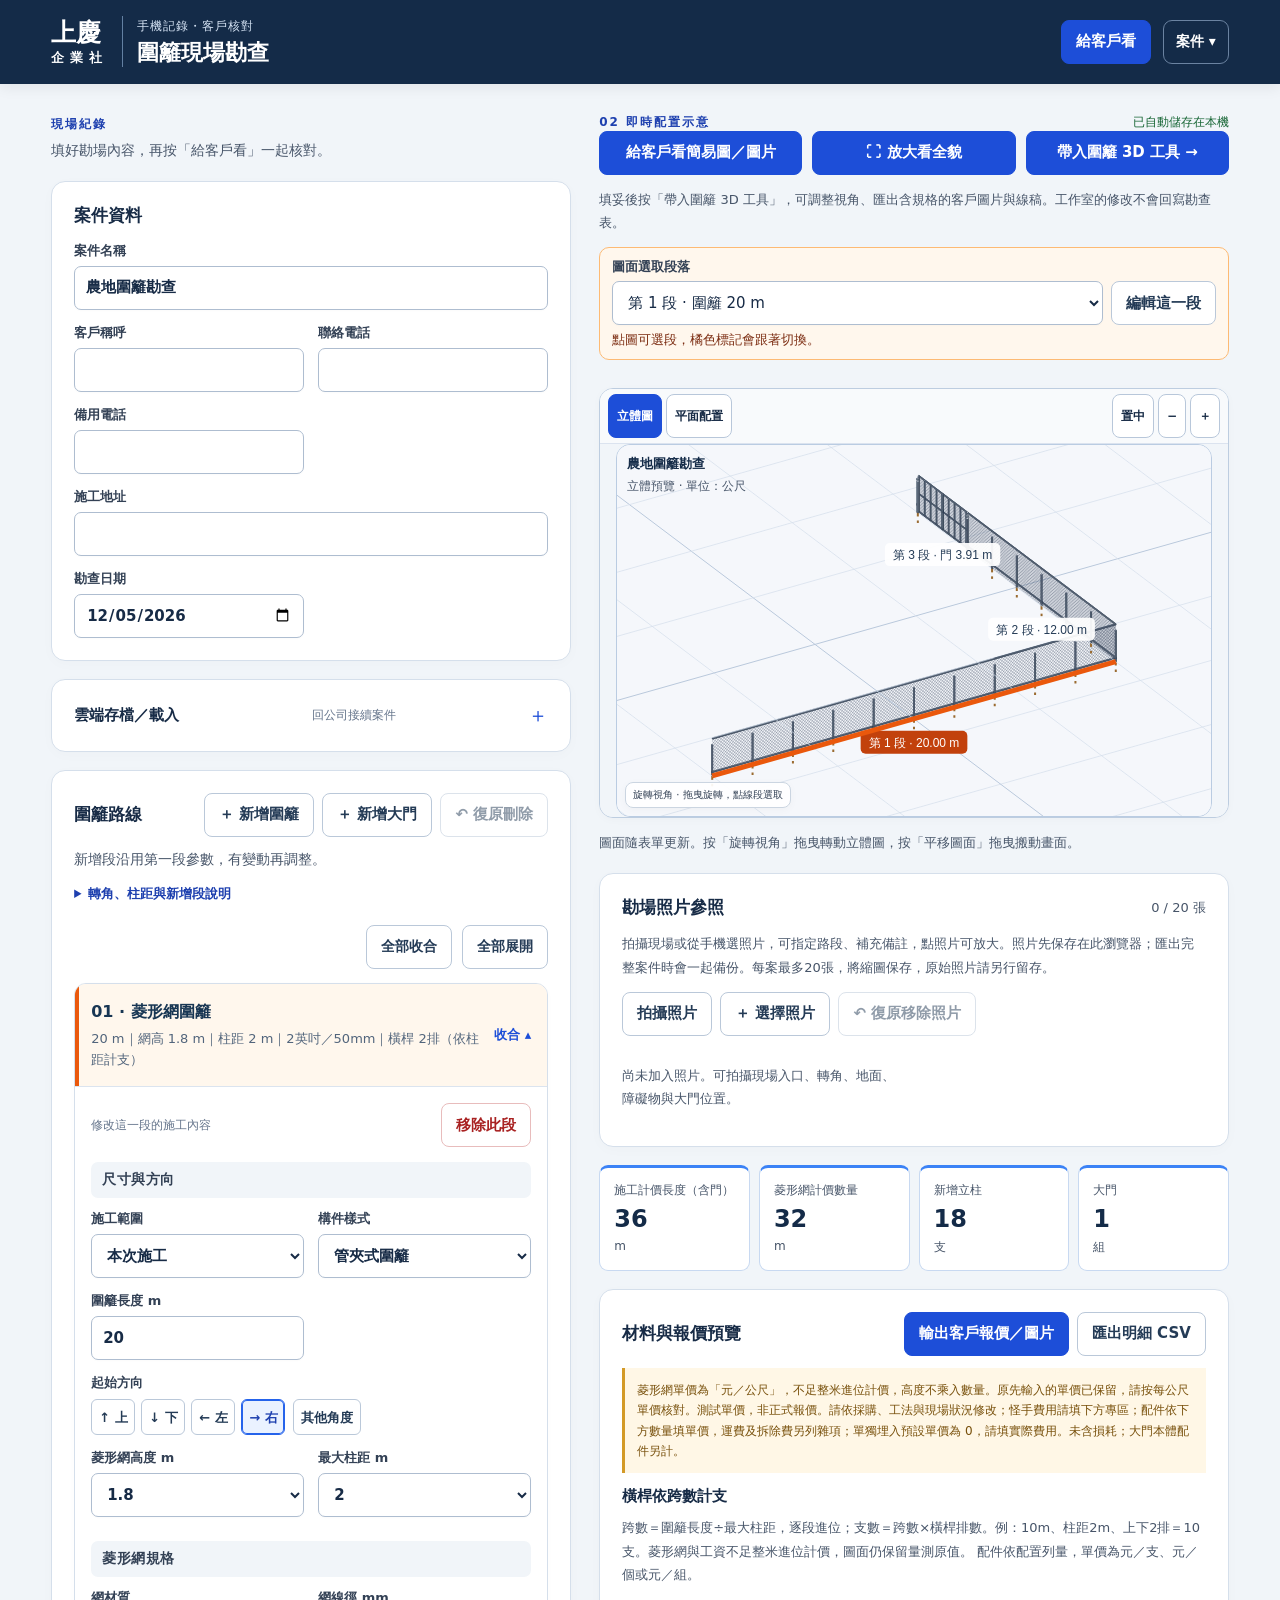
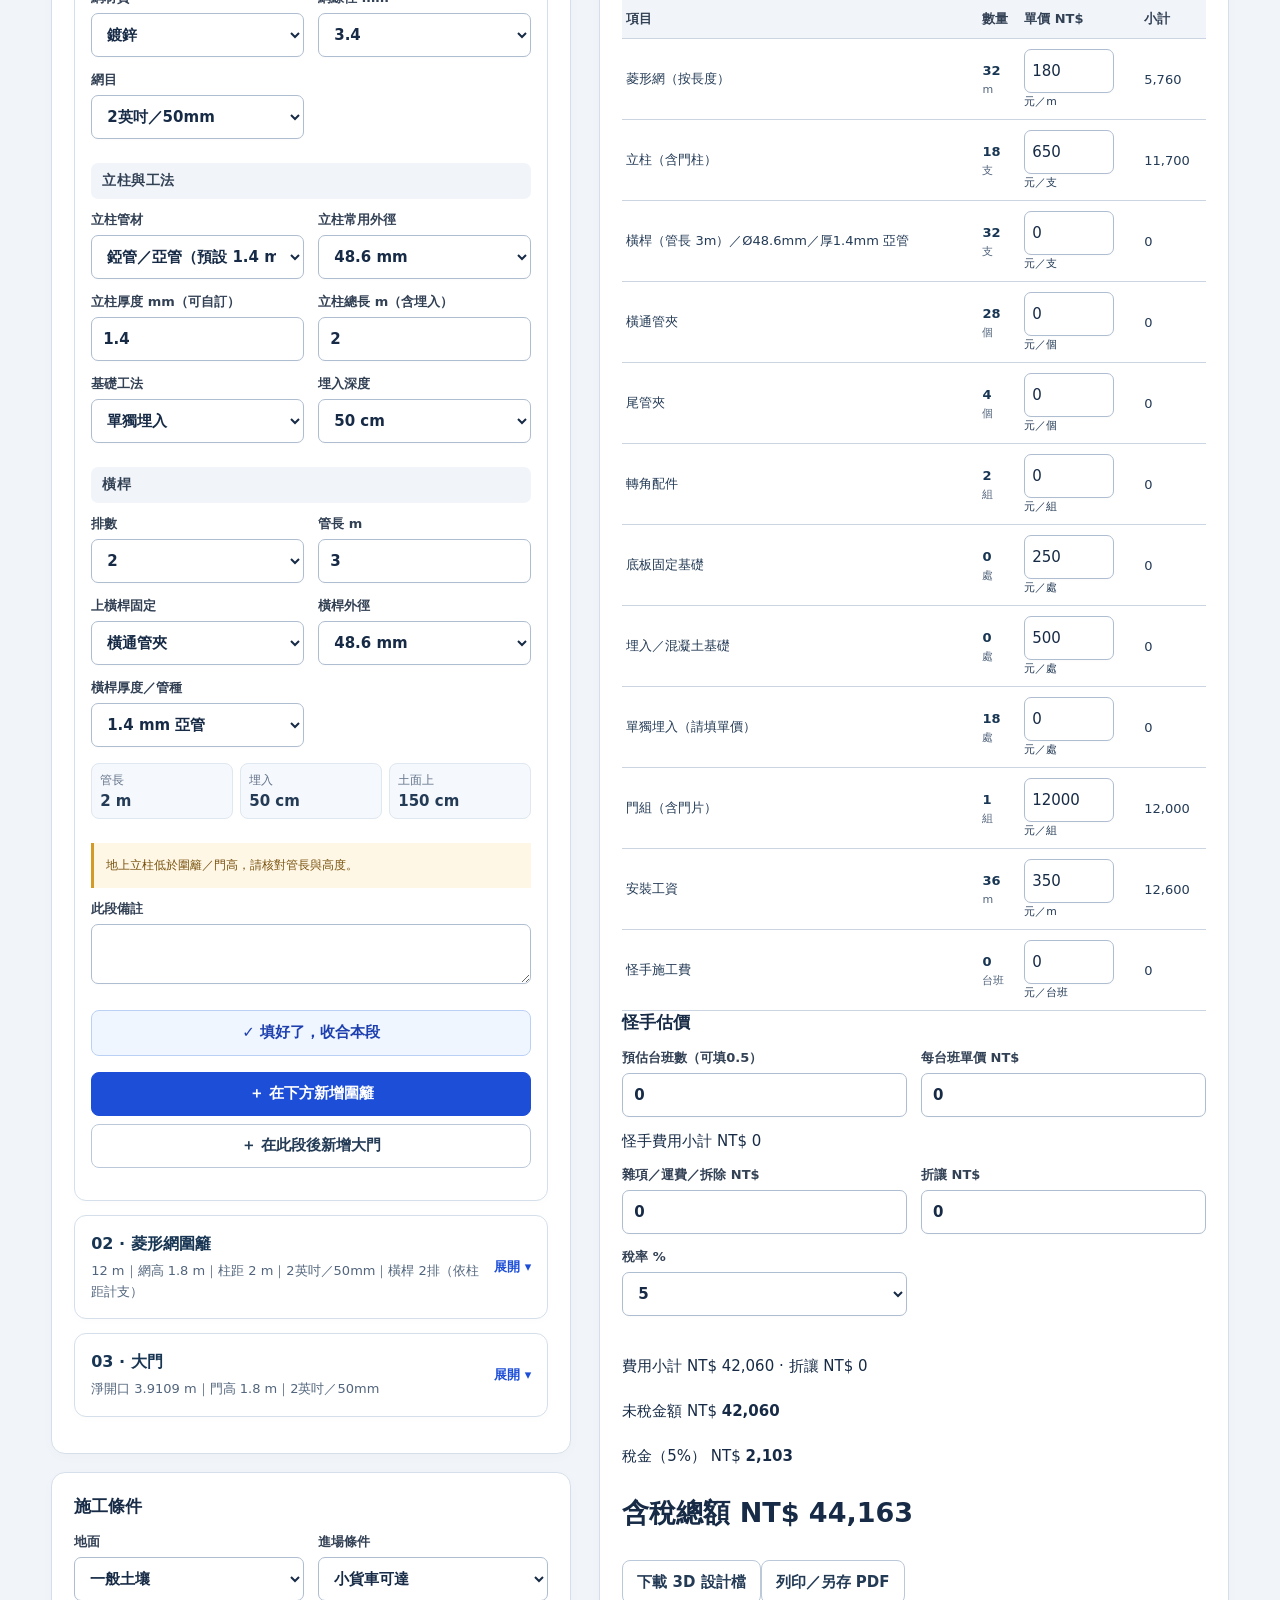
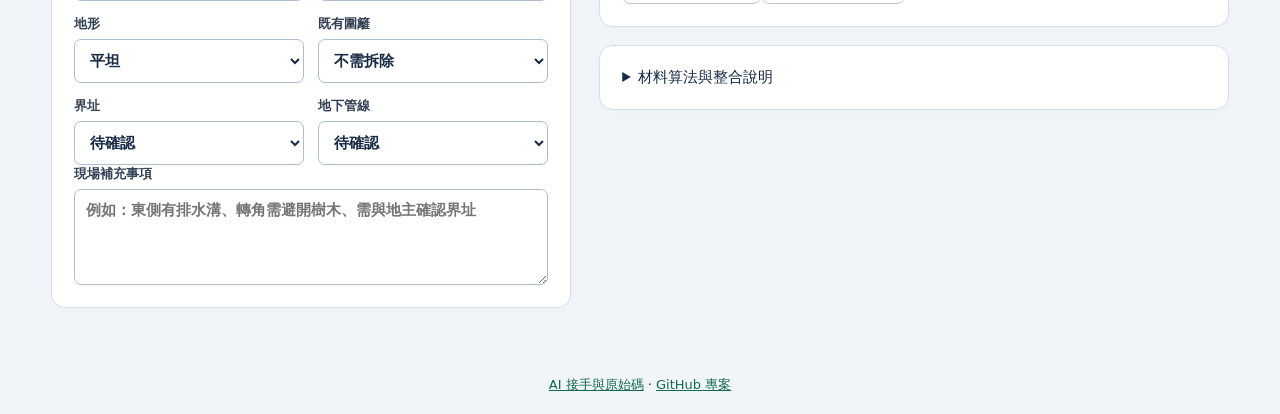
==== index.html @ e1a481c2 "大門改用管材厚度並先確認編輯再切段" ====
<!doctype html><html lang="zh-Hant"><meta charset="utf-8"><meta name="viewport" content="width=device-width,initial-scale=1"><title>上慶企業社｜現場勘查與報價</title><link rel="stylesheet" href="style.css?v=scene-selection-2"><link rel="stylesheet" href="scene-photos.css?v=quote-photos-1"><body>
<header class="surveyHeader"><div class="brandWrap"><div class="logo">上慶<span>企業社</span></div><div><small>手機記錄・客戶核對</small><h1>圍籬現場勘查</h1></div></div><button id="confirmation" class="primary">給客戶看</button><details id="projectMenu" class="projectMenu"><summary aria-label="案件操作">案件 ▾</summary><div><button id="newDesign">＋ 新設計</button><button id="restorePrevious" hidden>取回上一案</button><button id="discussion">師傅討論大圖 ↗</button><button id="export">匯出完整資料 ↓</button><button id="import">載入資料</button></div></details><input id="file" type="file" accept=".json" hidden></header>
<main><section class="form" id="surveyForm"><div class="intro"><span class="tag">現場紀錄</span><p>填好勘場內容，再按「給客戶看」一起核對。</p></div><div class="card" id="projectCard"><h3>案件資料</h3><div id="project" class="grid"></div></div><details class="card cloudCard" id="cloudCases"><summary><span>雲端存檔／載入</span><small>回公司接續案件</small></summary><p class="muted">登入後選擇「上慶圍籬勘查案件」資料夾，存放完整資料、3D參數與勘場照片。第一次儲存建立「姓名｜地點｜時間｜案件名」專屬資料夾；之後同一案直接更新最新參數、3D設計與照片，備份收在同案內。不同案件請用「另存新案」。只有按下儲存才上傳。</p><p>目前資料夾：<strong id="driveFolderName">尚未選擇資料夾</strong></p><div class="routeActions"><button id="driveConnect">登入／重新連線 Google</button><button id="driveFolder" disabled>選擇雲端資料夾</button><button id="driveSave" class="primary" disabled>儲存完整案件至雲端</button><button id="driveSaveAs" disabled>另存新案</button><button id="driveLoad" disabled>從雲端載入案件</button><button id="driveImport" disabled>選取雲端 JSON 載入</button><button id="driveDisconnect" disabled>中斷連線</button></div><p id="driveCaseStatus" class="muted"></p><p id="driveMessage" role="status" aria-live="polite"></p><a id="driveResult" target="_blank" rel="noopener" hidden></a><p class="muted">照片為網站保存的縮圖。登入授權僅暫存記憶體，重新開啟網站需再次連線；換手機請登入相同 Google 帳號並選相同資料夾。</p></details><div class="card" id="routeCard"><div class="between"><h3>圍籬路線</h3><div class="routeActions"><button id="add">＋ 新增圍籬</button><button id="addGate">＋ 新增大門</button><button id="undoDelete" disabled>↶ 復原刪除</button></div></div><p class="routeLead">新增段沿用第一段參數，有變動再調整。</p><details class="routeGuide"><summary>轉角、柱距與新增段說明</summary><p class="muted">新增圍籬自動帶入第一段圍籬的長度與施工規格，轉角預設直行 0°；有差異再逐段調整。修改第一段只影響之後新增的圍籬。<br>按施工順序連續延伸。長度為柱心距；方向 0° 向東、90° 向北。門為獨立一段；可按「新增大門」或把現有段的類型改成大門。每個彎折另加一段，可輸入任意轉角或點選常用角度（15°～150°左右轉及180°），也可輸入小數角度。單段可填至 5,000 公尺，單案總長至 20,000 公尺。<br>網目以選項名稱記錄；圖面暫以 50／75／100／50.8 mm 近似呈現，採購以名稱及實際規格確認。埋深依現場選擇；底板固定不需埋入（0 cm）。</p></details><div class="segmentFoldActions"><button type="button" id="collapseSegments">全部收合</button><button type="button" id="expandSegments">全部展開</button></div><div id="segments"></div></div><div class="card"><h3>施工條件</h3><div id="conditions" class="grid"></div><label>現場補充事項<textarea id="notes" rows="4" placeholder="例如：東側有排水溝、轉角需避開樹木、需與地主確認界址"></textarea></label><div id="segmentNotesSummary" class="derivedNotes" aria-live="polite" hidden></div></div></section>
<section class="preview" id="configuration"><div class="between"><span class="tag">02 即時配置示意</span><span id="status">已連動</span></div><p hidden id="applyStatus" class="muted"></p><div class="studioActions"><button id="customerPreview" class="primary">給客戶看簡易圖／圖片</button><button id="overview" class="primary">⛶ 放大看全貌</button><button id="apply" hidden>確認目前配置 ✓</button><button id="openStudio" class="primary">帶入圍籬 3D 工具 →</button></div><p class="muted">填妥後按「帶入圍籬 3D 工具」，可調整視角、匯出含規格的客戶圖片與線稿。工作室的修改不會回寫勘查表。</p><div class="surveySegmentPicker"><label for="surveySegment">圖面選取段落</label><div><select id="surveySegment"></select><button type="button" id="editSurveySegment">編輯這一段</button></div><small>點圖可選段，橘色標記會跟著切換。</small></div><div class="sceneCompare"><div class="scene"><div id="emptyScene">正在產生配置示意…</div><iframe id="studio" title="即時圍籬配置示意" ></iframe></div><section id="surveyScenePhotos" class="scenePhotoPanel" aria-label="3D圖旁的勘場照片" hidden></section></div><p class="muted">圖面隨表單更新。按「旋轉視角」拖曳轉動立體圖，按「平移圖面」拖曳搬動畫面。</p><section class="card" id="sitePhotos"><div class="between"><h3>勘場照片參照</h3><span id="photoCount" class="muted">0 / 20 張</span></div><p class="muted">拍攝現場或從手機選照片，可指定路段、補充備註，點照片可放大。照片先保存在此瀏覽器；匯出完整案件時會一起備份。每案最多20張，將縮圖保存，原始照片請另行留存。</p><div class="routeActions photoActions"><button id="takePhoto">拍攝照片</button><button id="addPhotos">＋ 選擇照片</button><button id="undoPhoto" disabled>↶ 復原移除照片</button></div><input id="photoFiles" type="file" accept="image/*" multiple hidden><input id="photoCamera" type="file" accept="image/*" capture="environment" hidden><p id="photoMessage" role="status"></p><div id="photoList" class="photoGrid"></div></section><div class="metrics" id="metrics"></div><div class="card"><div class="between"><h3 id="quotation">材料與報價預覽</h3><div class="routeActions"><button id="quotePreview" class="primary">輸出客戶報價／圖片</button><button id="csv">匯出明細 CSV</button></div></div><p class="warning">菱形網單價為「元／公尺」，不足整米進位計價，高度不乘入數量。原先輸入的單價已保留，請按每公尺單價核對。測試單價，非正式報價。請依採購、工法與現場狀況修改；怪手費用請填下方專區；配件依下方數量填單價，運費及拆除費另列雜項；單獨埋入預設單價為 0，請填實際費用。未含損耗；大門本體配件另計。</p><div id="railQuoteSettings" class="grid"></div><p id="railQuoteHint" class="muted"></p><div class="tablewrap"><table><thead><tr><th>項目</th><th>數量</th><th>單價 NT$</th><th>小計</th></tr></thead><tbody id="bill"></tbody></table></div><section class="equipment"><h3>怪手估價</h3><div id="excavatorPricing" class="grid"></div><p id="excavatorSummary" role="status"></p></section><div id="pricing" class="grid"></div><div id="totals"></div><button id="design">下載 3D 設計檔</button><button id="print">列印／另存 PDF</button></div><details class="card"><summary>材料算法與整合說明</summary><p>每段分跨＝長度 ÷ 柱距向上取整。連續段共用端柱；門柱取代接點普通柱。菱形網按圍籬段長度（公尺）計算，不乘高度、不含門段；高度保留為規格，門本體以組計。各段橫桿依排數計米。基礎依實際立柱接點計數；不同基礎交界採前段工法，需現場覆核。橫桿依每支管長及排數計支數；上述配件自動估量，特殊接頭、斜撐、扣件與損耗另計。</p><p>已沿用既有配置工作室的繪圖與 sq-fence-design v1 格式；完整勘查 JSON 保留施工條件、單價與備註。此版逐段規格獨立，示意圖自動隨表單更新，示意圖會持續即時更新。單獨埋入與混凝土埋入分別計價；怪手按全案台班數 × 每台班單價計入報價。舊版工具匯入時可能將圍籬規格統一，請使用本測試版附帶的工作室。</p><a href="studio.html" target="_blank">開啟完整配置工作室 ↗</a></details></section></main><dialog id="confirmDialog" aria-labelledby="confirmTitle"><div class="confirmNav"><h2 id="confirmTitle">客戶資料輸出</h2><button type="button" id="confirmBackTop">← 返回勘查表</button></div><div class="confirmBody"><label class="audienceField">輸出版本<select id="confirmAudience"><option value="customer">客戶簡版（不含價格）</option><option value="quote">客戶報價版（未稅／稅金／含稅）</option><option value="internal">公司完整版（含報價）</option></select></label><div data-fitting-picker></div><p id="confirmStatus" role="status" aria-live="polite"></p><iframe id="confirmFrame" title="待確認草稿預覽" scrolling="no"></iframe><div id="confirmImagesList" hidden></div><details class="outputOptions"><summary>PDF、下載與其他輸出</summary><div class="routeActions"><button id="confirmSharePdf">開啟PDF／傳LINE</button><button id="confirmPdf">下載／開啟PDF</button><button id="confirmImages">展開圖片／儲存圖片</button><button id="confirmPrint">列印</button><button id="confirmRefresh">重新彙整</button><button id="confirmDownload">下載HTML備份</button><button id="confirmClose">返回勘查表</button></div><p class="muted">內容直接帶入表單，不必重填。客戶簡版不含價格；報價版列出未稅、稅金及含稅總額。所有輸出均不含勘場照片；注意事項會一起輸出，分享前請核對。開啟 PDF 後，請用 iPhone 下方的分享圖示選 LINE；也可先存到「檔案」。</p></details></div><div id="confirmBackBar"><p class="shareHelp">直接分享圖片給客戶；PDF 請打開其他輸出選項。</p><button type="button" id="confirmBackBottom">← 返回修改</button><button id="confirmShareImages" class="primary">分享圖片／LINE</button></div></dialog><dialog id="driveDialog" aria-labelledby="driveDialogTitle"><h2 id="driveDialogTitle">選擇雲端案件</h2><label>搜尋姓名／地點／日期<input id="driveSearch" type="search" placeholder="例如：王先生、內埔、2026-10-24"></label><p id="driveSearchCount" role="status"></p><label>雲端案件（姓名｜地點｜建立時間）<select id="driveCases" size="7"></select></label><p class="muted">載入後，目前案件會先保存為本機上一案；仍請定期匯出備份。</p><div class="routeActions"><button id="driveMore" hidden>載入更多版本</button><button id="driveClose">取消</button><button id="drivePrevious" disabled>載入上一版備份</button><button id="driveRestore" class="primary">備份並載入最新資料</button></div></dialog><dialog id="designDialog" aria-labelledby="designDialogTitle"><h2 id="designDialogTitle">切換設計</h2><p id="designDialogMessage"></p><div class="routeActions"><button id="designCancel">取消</button><button id="designConfirm" class="primary">備份並建立新設計</button></div></dialog><dialog id="photoDialog" aria-labelledby="photoDialogTitle"><div class="between"><h2 id="photoDialogTitle">勘場照片</h2><button id="closePhoto">關閉照片</button></div><img id="photoLarge" alt="勘場照片"><p id="photoLargeNote"></p></dialog><div id="notice" role="status" aria-live="polite"></div><nav class="mobileNav" aria-label="手機快速切換"><a href="#surveyForm">勘查</a><a href="#routeCard">圍籬</a><a href="#configuration">圖面</a><a href="#sitePhotos">照片</a><a href="#quotation">報價</a><button id="mobileCustomerPreview" type="button" aria-label="給客戶看簡易圖／圖片">給客戶看</button></nav><footer><a href="ai.html">AI 接手與原始碼</a> · <a href="https://github.com/sq087786789-lgtm/shangching-fence-survey">GitHub 專案</a></footer><script src="fence-materials.js?v=spec-clear-1"></script><script src="studio-bridge.js"></script><script src="photos.js?v=quote-photos-1"></script><script src="scene-photos.js?v=quote-photos-1"></script><script src="drive-config.js?v=drive-1"></script><script src="drive.js?v=case-cards-1"></script><script src="reference-drawing.js?v=gate-simple-1"></script><script src="fitting-library.js?v=scene-selection-2"></script><script src="output-compression.js?v=compressed-output-1"></script><script src="confirmation.js?v=scene-selection-2"></script><script src="app.js?v=scene-selection-2"></script></body></html>
---- style.css ----
:root{--ink:#173c35;--green:#12694f;--line:#dbe4dc;--muted:#6b7c74}*{box-sizing:border-box}body{margin:0;background:#f2f4ee;color:var(--ink);font:15px 'Microsoft JhengHei',system-ui,sans-serif}header{display:flex;align-items:center;gap:24px;padding:25px 4%;background:#163f34;color:white}header small{letter-spacing:2px;color:#c0d6b5}h1{font-size:23px;margin:5px 0}.logo{font-size:27px;font-weight:800;border-right:1px solid #78988b;padding-right:24px;white-space:nowrap}.logo span{display:block;font-size:13px;letter-spacing:6px}header button:first-of-type{margin-left:auto}button{cursor:pointer;background:white;border:1px solid var(--line);border-radius:8px;padding:11px 14px;color:var(--ink);font:inherit;min-height:44px}button:hover{background:#e4efdf}main{display:grid;grid-template-columns:minmax(360px, .95fr) minmax(440px,1.15fr);gap:28px;max-width:1600px;margin:auto;padding:30px 4%}.intro h2{font-size:29px;margin:12px 0}.intro p,.muted{font-size:13px;line-height:1.8;color:var(--muted)}.tag{font-size:12px;letter-spacing:2px;font-weight:700;color:#4a705b}.card{padding:22px;background:#fff;border:1px solid var(--line);border-radius:14px;margin:18px 0}h3{margin:0 0 15px;font-size:17px}.grid{display:grid;grid-template-columns:1fr 1fr;gap:14px}label{display:block;font-size:12px;color:#577065}input,select,textarea{font:inherit;font-size:15px;color:var(--ink);display:block;width:100%;padding:11px;margin-top:6px;border:1px solid #d3dfd3;border-radius:7px;background:#fafcf8;min-height:44px}input:focus,select:focus,textarea:focus{outline:2px solid #7da788}.between{display:flex;align-items:center;justify-content:space-between;gap:10px}.between h3{margin:0}.segment{border-top:1px solid var(--line);padding:20px 0 4px}.segment .between{margin-bottom:15px}.segment b{font-size:16px}.segment textarea{margin-bottom:12px}.scene{height:430px;background:#e6ede2;border:1px solid var(--line);border-radius:14px;overflow:hidden;margin-top:16px}iframe{width:100%;height:100%;border:0}.metrics{display:grid;grid-template-columns:repeat(4,1fr);gap:9px}.metric{background:#e4ecdd;padding:14px;border-radius:9px;font-size:11px}.metric b{display:block;font-size:24px;margin:6px 0}.tablewrap{overflow:auto}table{width:100%;border-collapse:collapse;font-size:13px}td,th{padding:10px 4px;border-bottom:1px solid var(--line);text-align:left}td input{width:90px;padding:7px;margin:0}th{color:#65816c;font-weight:500}.warning{font-size:12px;background:#fff5dd;padding:12px;line-height:1.7;color:#806229}#totals{padding:20px 0;line-height:2}#totals strong{font-size:27px}summary{cursor:pointer}details p{font-size:13px;line-height:1.8}#status{font-size:12px;color:#537b51}#notice{position:fixed;bottom:20px;left:50%;transform:translateX(-50%);background:#173c35;color:white;border-radius:10px;padding:12px;display:none;z-index:50}@media(max-width:900px){main{grid-template-columns:1fr;padding:20px 14px;gap:10px}header{flex-wrap:wrap;padding:18px;gap:15px}h1{font-size:18px}header button:first-of-type{margin-left:0}.scene{height:330px}.card{padding:17px}.metrics{gap:6px}.metric{padding:10px}.metric b{font-size:21px}}@media print{header button,.form,button,details{display:none}main{display:block}.scene{height:350px}.card{break-inside:avoid}header{color:#173c35;background:white}body{background:white}}

.primary{background:#12694f;color:white;font-weight:bold}.scene{position:relative}#emptyScene{position:absolute;inset:0;display:grid;place-content:center;text-align:center;padding:20px;color:#58705e;background:#e6ede2}[hidden]{display:none!important}.turns{display:flex;gap:8px;margin:12px 0;flex-wrap:wrap}
html{scroll-behavior:smooth}footer{text-align:center;padding:20px;font-size:13px}a{color:#12694f}.mobileNav{display:none}#configuration,#quotation{scroll-margin-top:12px}@media(max-width:900px){body{padding-bottom:70px}.mobileNav{position:fixed;bottom:0;left:0;right:0;display:flex;background:#163f34;padding:10px 12px calc(10px + env(safe-area-inset-bottom));gap:10px;z-index:40}.mobileNav a{flex:1;text-align:center;color:white;text-decoration:none;padding:10px 3px;font-weight:bold;font-size:14px;border-radius:7px;background:#245b49}input,select,textarea{font-size:16px}}@media print{.mobileNav,footer{display:none!important}}
.routeActions{display:flex;flex-wrap:wrap;gap:8px}.card>.between{flex-wrap:wrap}.turns label{flex-basis:100%}.segment{scroll-margin-top:16px}.primary:hover{background:#0b503c;color:white}header{flex-wrap:wrap}@media(max-width:900px){.routeActions{width:100%}.routeActions button{flex:1;font-size:13px;padding:10px 6px}#notice{bottom:90px}}
dialog{border:1px solid #dbe4dc;border-radius:14px;max-width:460px;width:calc(100vw - 36px);padding:24px;color:#173c35}dialog::backdrop{background:#173c3588}dialog p{line-height:1.8}
.photoGrid{display:grid;grid-template-columns:repeat(2,minmax(0,1fr));gap:16px}.photoCard{min-width:0;border:1px solid #dbe4dc;border-radius:10px;padding:12px;break-inside:avoid}.photoZoom{padding:0;display:block;width:100%;overflow:hidden}.photoZoom img{width:100%;height:160px;object-fit:contain;display:block;background:#edf2ea}.photoZoom span{display:block;padding:6px;font-size:12px}.photoName{font-size:12px;overflow-wrap:anywhere}.photoPrint{display:none}#photoDialog{max-width:1000px;width:calc(100vw - 30px);max-height:92dvh;overflow:auto}#photoLarge{display:block;width:100%;max-height:70dvh;object-fit:contain}#photoLargeNote{white-space:pre-wrap}#sitePhotos{scroll-margin-top:12px}@media(max-width:600px){.photoGrid{grid-template-columns:1fr}.photoZoom img{height:210px}}@media print{.photoPrint{display:block;white-space:pre-wrap}.photoCard label,.photoCard button:not(.photoZoom),.photoActions,#photoMessage{display:none}.photoZoom{display:block;border:0;background:white}.photoZoom span{display:none}.photoGrid{display:grid;grid-template-columns:1fr 1fr}#photoDialog{display:none}}
.segmentActions{display:flex;flex-direction:column;gap:8px;margin:8px 0 16px}.segmentActions button{width:100%}

.studioActions{display:flex;flex-wrap:wrap;gap:10px}.studioActions button{flex:1;min-width:160px}

#cloudCases{scroll-margin-top:12px}#driveMessage{white-space:pre-wrap;overflow-wrap:anywhere;line-height:1.7}#driveCases{height:240px}button:disabled{cursor:default;opacity:.5}@media print{#cloudCases,#driveDialog{display:none!important}}

.picker-dialog{position:fixed!important;left:50%!important;top:50%!important;transform:translate(-50%,-50%)!important;max-width:calc(100vw - 24px)!important;max-height:85dvh!important;z-index:2001!important}.picker-dialog-bg{position:fixed!important;inset:0!important;width:100vw!important;height:100dvh!important;z-index:2000!important}.picker-dialog-frame{max-height:85dvh!important}

#confirmDialog{max-width:1100px;width:calc(100vw - 24px);max-height:94dvh;overflow:auto}#confirmFrame{height:65dvh;width:100%;background:white;margin-top:12px;border:1px solid #dbe4dc}@media print{#confirmDialog{display:none}}

#confirmDialog .grid{grid-template-columns:minmax(0,1fr) minmax(0,1fr)}@media(max-width:600px){#confirmDialog .grid{grid-template-columns:1fr}}

#confirmImagesList figure{margin:20px 0;padding:8px;border:1px solid #dbe4dc}#confirmImagesList img{display:block;width:100%;height:auto;user-select:auto;-webkit-touch-callout:default}#confirmImagesList figcaption{padding:8px 0}#confirmStatus{line-height:1.7;white-space:pre-wrap}#confirmDialog>.routeActions{margin-top:14px}

/* Keep exit controls outside both report/image scroll areas on mobile. */
#confirmDialog{padding:0;height:94dvh;overflow:hidden}#confirmDialog[open]{display:flex;flex-direction:column}#confirmDialog .confirmNav{display:flex;align-items:center;justify-content:space-between;gap:10px;flex:none;padding:12px 16px;border-bottom:1px solid #dbe4dc;background:#fff}#confirmDialog .confirmNav h2{font-size:18px;margin:0}#confirmDialog .confirmNav button{white-space:nowrap;min-height:44px}#confirmDialog .confirmBody{min-height:0;flex:1;overflow:auto;overscroll-behavior:contain;padding:16px;-webkit-overflow-scrolling:touch}#confirmBackBar{flex:none;padding:10px 16px max(10px,env(safe-area-inset-bottom));border-top:1px solid #dbe4dc;background:#fff}#confirmBackBottom{width:100%;min-height:48px;font-weight:bold}@media(max-width:600px){#confirmDialog .confirmNav{padding:10px;gap:6px}#confirmDialog .confirmNav h2{font-size:16px}#confirmDialog .confirmNav button{padding:9px;font-size:14px}#confirmDialog .confirmBody{padding:12px}}

@media(max-width:600px){#confirmDialog .confirmBody>.routeActions{display:grid;grid-template-columns:repeat(2,minmax(0,1fr));gap:8px}#confirmDialog .confirmBody>.routeActions button{min-width:0;min-height:44px;white-space:normal;line-height:1.5;padding:10px;font-size:14px}}

@media(max-width:900px){.mobileNav button{flex:1;min-width:0;min-height:44px;padding:8px 2px;font-size:12px;font-weight:bold;background:#fff;color:#12694f}.mobileNav a{min-width:0;font-size:12px;align-content:center}.mobileNav{gap:5px}#customerPreview{width:100%;margin-bottom:10px}}

/* Clear navy/blue surfaces; stronger labels and input boundaries. */
:root{--ink:#172b46;--green:#1d4ed8;--line:#cbd5e1;--muted:#475569}
body{background:#f1f5f9;color:var(--ink)}header{background:#142b48;box-shadow:0 3px 14px #0f172a14}header small{color:#d6e4f5}.logo{border-color:#6380a2}button{border-color:#bac8d9;color:#243b56;background:#fff;font-weight:600;transition:background .15s,border-color .15s}button:hover{background:#eff6ff;border-color:#6b91c9}button:focus-visible,a:focus-visible{outline:3px solid #60a5fa;outline-offset:3px}.primary{background:#1d4ed8;border-color:#1d4ed8;color:#fff}.primary:hover{background:#1e40af;border-color:#1e40af;color:#fff}.card{border-color:#d5dfeb;box-shadow:0 3px 14px #0f172a05}.tag{color:#1e40af}.intro p,.muted{color:#475569}label{color:#334155;font-size:13px;font-weight:600}input,select,textarea{background:#fff;border-color:#aebdd0;color:#172b46;box-shadow:0 1px 2px #0f172a05}input:focus,select:focus,textarea:focus{outline:2px solid #2563eb;outline-offset:1px;border-color:#2563eb}.segment{border:1px solid #d5dfeb;padding:18px;margin:14px 0;background:#fff;border-radius:12px;box-shadow:0 2px 8px #0f172a04}.segment .between b{color:#1e40af;background:#eff6ff;padding:7px 10px;border-radius:7px}.segment [data-remove]{color:#a92222;border-color:#e8bcbc;background:#fff}.segment [data-remove]:hover{background:#fff1f2}.scene{background:#f5f7fb;border-color:#bdcde0;box-shadow:0 2px 10px #0f172a06}#emptyScene{background:#f5f7fb;color:#475569}.metric{background:#fff;border:1px solid #c8d9f1;border-top:3px solid #3b82f6;color:#475569;font-size:12px}.metric b{color:#142b48}th{color:#334155;background:#f1f5f9;font-weight:700}td{color:#243b56}.warning{background:#fff7e6;color:#78500b;border-left:3px solid #d39a27}#status{color:#166534}#notice{background:#142b48}.photoName{color:#334155}dialog{color:#172b46;border-color:#b9c9dd}dialog::backdrop{background:#0f172a80}.confirmNav{background:#f8fafc!important}.photoZoom img{background:#f1f5f9}
@media(max-width:900px){.mobileNav{background:#142b48;box-shadow:0 -3px 16px #0f172a1a}.mobileNav a{background:#263f60;color:#fff}.mobileNav button{color:#1e40af;background:#fff;border-color:#fff}}
@media print{body,header,.metric{background:#fff;color:#111}header{box-shadow:none}.card,.segment{box-shadow:none}.metric{border-color:#aaa}}

/* The field survey, rather than the 3D studio, is the mobile starting point. */
.surveyHeader{display:grid;grid-template-columns:minmax(0,1fr) auto auto;gap:12px;padding:16px 4%;align-items:center}.brandWrap{display:flex;align-items:center;gap:14px;min-width:0}.brandWrap h1{font-size:22px;line-height:1.3;margin:4px 0 0}.brandWrap small{font-size:12px;letter-spacing:1px}.surveyHeader .logo{font-size:25px;padding-right:14px}.surveyHeader button{margin:0}.projectMenu{position:relative}.projectMenu>summary{list-style:none;cursor:pointer;min-height:44px;display:flex;align-items:center;padding:10px 12px;border:1px solid #6b83a1;border-radius:9px;font-size:14px;font-weight:600;color:#fff}.projectMenu>summary::-webkit-details-marker{display:none}.projectMenu>div{position:absolute;z-index:70;right:0;top:calc(100% + 8px);width:230px;padding:10px;background:#fff;box-shadow:0 12px 32px #0f172a30;border:1px solid #d5dfeb;border-radius:12px;display:grid;gap:8px}.projectMenu button{width:100%;text-align:left}.intro{margin-bottom:16px}.intro p{margin:5px 0 0;font-size:14px}.cloudCard>summary{display:flex;justify-content:space-between;align-items:center;gap:10px;font-weight:700;font-size:15px}.cloudCard>summary small{font-size:12px;font-weight:400;color:#64748b}.cloudCard>summary:after{content:'＋';font-size:20px;font-weight:400;color:#1d4ed8}.cloudCard[open]>summary:after{content:'−'}.cloudCard[open]>summary{margin-bottom:16px}.routeLead{font-size:14px;color:#475569;margin:14px 0 8px}.routeGuide{font-size:13px;color:#475569;margin:10px 0 16px}.routeGuide>summary{font-weight:600;color:#1e40af;padding:6px 0}.fieldGroupTitle{grid-column:1/-1;margin:10px 0 -2px;padding:9px 11px;background:#f1f5f9;border-radius:7px;font-size:14px;letter-spacing:.5px;color:#334155}.fieldGroupTitle:first-child{margin-top:0}.segmentSummary{display:grid;grid-template-columns:repeat(3,minmax(0,1fr));gap:7px;padding:12px 0;margin:4px 0}.segmentSummary span{background:#f5f8fc;border:1px solid #dfe7f1;border-radius:8px;padding:8px;font-size:12px;color:#64748b}.segmentSummary b{display:block;font-size:15px;color:#243b56;margin-top:3px}.outputOptions{margin:16px 0;padding:14px;border:1px solid #dbe3ed;border-radius:10px}.outputOptions>summary{font-size:14px;font-weight:650;color:#334155;cursor:pointer}.outputOptions[open]>summary{margin-bottom:12px}#confirmStatus{font-size:13px;color:#475569;margin:8px 0 12px}#confirmFrame{border:1px solid #dbe3ed;border-radius:10px;background:#fff;display:block;margin-top:0}#confirmBackBar{display:grid;grid-template-columns:1fr 1.25fr;gap:10px;background:white}#confirmBackBottom{width:auto;font-size:14px;color:#334155;background:white;border-color:#c2cfe0}#confirmShareImages{min-height:48px;font-size:14px}.confirmNav h2{color:#142b48}.audienceField{font-size:13px}#project [data-field="name"],#project [data-field="address"]{grid-column:1/-1}
@media(max-width:900px){main{padding:16px 12px}.surveyHeader{padding:12px 14px;gap:8px}.brandWrap{gap:10px}.brandWrap h1{font-size:17px;margin:2px 0 0}.brandWrap small{font-size:10px;letter-spacing:0}.surveyHeader .logo{font-size:22px;padding-right:10px}.surveyHeader .logo span{font-size:11px;letter-spacing:3px}.surveyHeader #confirmation{font-size:14px;padding:10px 12px;min-height:46px}.projectMenu>summary{font-size:13px;padding:9px 10px}.card{border-radius:14px;margin:14px 0;padding:18px}.grid{gap:14px 12px}label{font-size:14px;line-height:1.4}input,select{min-height:50px;padding:12px 10px;font-size:17px;font-weight:600;border-radius:9px}textarea{font-size:16px;line-height:1.6;border-radius:9px}.segment input[type=number]{font-size:19px}.segment{padding:16px;margin:14px 0;border-radius:14px}.segment .between b{font-size:15px;line-height:1.5}.segment .between button{font-size:12px;padding:8px;min-height:40px}.segmentActions button{min-height:48px;font-size:15px}.segmentActions .primary{background:#eff6ff;border-color:#aac6ed;color:#1e40af}#routeCard{background:transparent;padding:0;border:0;box-shadow:none}#routeCard>.between{padding:16px;background:white;border:1px solid #d5dfeb;border-radius:14px}#routeCard>.between .routeActions{width:auto;display:flex;flex-wrap:wrap}#routeCard>.between .routeActions button{flex:1;font-size:12px;padding:10px 5px;white-space:nowrap;min-width:0}#routeCard>.routeLead,#routeCard>.routeGuide{padding:0 5px}.mobileNav{background:#fff;border-top:1px solid #d3deec;display:grid;grid-template-columns:repeat(4,minmax(0,1fr)) minmax(100px,1.6fr);gap:4px;padding:8px 10px calc(8px + env(safe-area-inset-bottom));box-shadow:0 -4px 18px #0f172a0d}.mobileNav a{display:flex;align-items:center;justify-content:center;background:#f1f5f9;color:#475569;padding:9px 2px;font-size:13px;min-height:46px;border-radius:8px}.mobileNav button{background:#1d4ed8;border-color:#1d4ed8;color:#fff;font-size:14px;border-radius:8px;min-height:46px}.confirmNav h2{font-size:17px!important}#confirmDialog .confirmBody{padding:12px;background:#f1f5f9}#confirmFrame{border:0;border-radius:10px}#confirmBackBar{padding:10px 12px calc(10px + env(safe-area-inset-bottom))}.cloudCard>summary{font-size:14px}.cloudCard>summary small{font-size:11px}body{padding-bottom:82px}.fieldGroupTitle{font-size:14px}}
@media print{.projectMenu,.routeGuide,.outputOptions{display:none}.surveyHeader{display:block}.surveyHeader .brandWrap{color:#111}.fieldGroupTitle,.segmentSummary span{background:white}.segment{break-inside:avoid}}

#confirmBackBar .shareHelp{grid-column:1/-1;margin:0;color:#475569;font-size:12px;line-height:1.5;text-align:center}#confirmShareImages{white-space:nowrap}

/* Segment folding is view state, separate from saved construction parameters. */
details.segment{padding:0;overflow:clip}
.segmentHeading{list-style:none;display:flex;align-items:center;justify-content:space-between;gap:12px;cursor:pointer;padding:16px;min-height:76px;user-select:none}
.segmentHeading::-webkit-details-marker{display:none}
.segmentHeadingText{display:block;min-width:0}.segmentHeading b{display:block;color:#183653;font-size:16px;line-height:1.5}.segmentHeading small{display:block;margin-top:5px;font-size:13px;line-height:1.6;color:#52657c;overflow-wrap:anywhere}
.segmentFoldLabel{flex:none;font-size:13px;color:#1d4ed8;font-weight:700}.segment:not([open]) .whenOpen,.segment[open] .whenClosed{display:none}
.segment[open]>.segmentHeading{border-bottom:1px solid #dbe4ef;background:#f8fafc}
.segmentBody{padding:16px}.segmentDelete{margin-bottom:10px}.segmentDelete small{color:#64748b;font-size:12px}.foldSegment{width:100%;min-height:46px;margin:14px 0 8px;color:#1e40af;background:#eff6ff;border-color:#bbd0f5;font-weight:650}
.segmentFoldActions{display:flex;gap:10px;justify-content:flex-end;margin:12px 0}.segmentFoldActions button{min-height:44px;font-size:14px}
@media(max-width:900px){details.segment{padding:0}.segmentHeading{padding:14px;min-height:78px}.segmentHeading b{font-size:15px}.segmentHeading small{font-size:13px}.segmentBody{padding:14px}.segmentFoldActions{justify-content:stretch}.segmentFoldActions button{flex:1}.scene{height:64dvh;min-height:400px}.mobileNav{grid-template-columns:repeat(5,minmax(0,1fr)) minmax(94px,1.6fr)}}
@media print{details.segment{overflow:visible}.segmentBody{display:block!important}details.segment>summary{display:flex!important}.segmentFoldLabel,.segmentFoldActions,.foldSegment{display:none!important}}

#railQuoteSettings{margin-top:14px}#railQuoteHint{margin:10px 0 14px}#bill td:nth-child(2){font-weight:700;color:#183653}#bill td:first-child{overflow-wrap:anywhere}
@media(max-width:900px){.tablewrap table{table-layout:fixed}.tablewrap th:nth-child(1){width:36%}.tablewrap th:nth-child(2){width:15%}.tablewrap th:nth-child(3){width:27%}.tablewrap th:nth-child(4){width:22%}#bill td{padding:11px 4px;vertical-align:middle}#bill td:nth-child(2){font-size:15px}#bill input{width:100%;min-width:0;padding:7px 4px;font-size:16px}.tablewrap small{display:block;font-size:11px;margin-top:4px}}

.quoteQty .qtyValue{display:block;overflow-wrap:anywhere;line-height:1.35}.quoteQty .qtyUnit{display:block;font-size:11px;color:#52657c;font-weight:400;line-height:1.3;margin-top:4px}
@media(max-width:900px){.tablewrap th:nth-child(1){width:34%}.tablewrap th:nth-child(2){width:13%}.tablewrap th:nth-child(3){width:29%}.tablewrap th:nth-child(4){width:24%}#bill td:last-child{overflow-wrap:anywhere;white-space:normal}#bill input{min-height:44px}}

.derivedNotes{margin-top:10px;padding:12px 14px;background:#f0f7ff;border:1px solid #c6d9ed;border-radius:10px;color:#203b58}.derivedNotes p{margin:8px 0;white-space:pre-wrap;overflow-wrap:anywhere}.derivedNotes strong{display:block;margin-bottom:5px}

/* Starting direction owns a full row; nearby fields keep their existing width. */
.startDirectionField{grid-column:1/-1;min-width:0}.startDirectionLabel{display:block;font-size:13px;font-weight:600;color:#334155;margin-bottom:7px}.startDirectionControls{display:flex;align-items:center;flex-wrap:wrap;gap:8px}.cardinalButtons{display:grid;grid-template-columns:repeat(4,44px);gap:6px}.startDirectionControls button{min-height:36px;height:36px;min-width:0;padding:5px 7px;font-size:13px;line-height:1.2;margin:0;border-radius:6px;white-space:nowrap}.startDirectionControls button[aria-pressed=true],.startDirectionControls button[aria-expanded=true]{background:#eaf2ff;border-color:#2563eb;color:#1e40af;box-shadow:inset 0 0 0 1px #2563eb}.directionCustom{max-width:180px;margin-top:8px}.directionCustom[hidden],.turns[hidden]{display:none!important}

.gateDirectionNote{grid-column:1/-1;margin:0;color:#64748b;font-size:12px;line-height:1.5}

.surveySegmentPicker{margin:12px 0;padding:10px 12px;border:1px solid #fdba74;border-radius:10px;background:#fff7ed}.surveySegmentPicker>div{display:flex;gap:8px;align-items:center;margin:5px 0}.surveySegmentPicker select{flex:1;min-width:0;margin:0}.surveySegmentPicker button{white-space:nowrap}.surveySegmentPicker small{color:#7c2d12}.segment.surveySegmentSelected>.segmentHeading{box-shadow:inset 4px 0 #ea580c;background:#fff7ed}
---- scene-photos.css ----
.sceneCompare{display:grid;grid-template-columns:minmax(0,1fr);min-width:0;gap:12px}.sceneCompare:has(>.scenePhotoPanel:not([hidden])){grid-template-columns:minmax(0,1fr) 210px}.scenePhotoPanel{min-width:0;border:1px solid #d5dfeb;border-radius:12px;background:#fff;padding:12px;color:#243b56;overflow:auto;max-height:600px}.scenePhotoPanel h3{font-size:16px;margin:0 0 10px}.scenePhotoPanel select{width:100%;min-height:44px;font-size:16px}.scenePhotoHint{font-size:12px;line-height:1.5;color:#64748b}.scenePhotoList{display:grid;gap:14px}.scenePhotoList figure{margin:0;min-width:0}.scenePhotoList figcaption{font-size:14px;font-weight:700;margin-bottom:6px}.scenePhotoList button{display:block;width:100%;padding:0;border:1px solid #d5dfeb;background:#f1f5f9;border-radius:8px;overflow:hidden;min-height:70px}.scenePhotoList img{display:block;width:100%;height:132px;object-fit:contain}.scenePhotoList p{font-size:13px;line-height:1.5;overflow-wrap:anywhere;margin:6px 0}.scenePhotoDialog{max-width:min(95vw,1000px);max-height:92dvh;border:1px solid #d5dfeb;border-radius:14px;padding:16px}.scenePhotoDialog::backdrop{background:#0f172a99}.scenePhotoDialog img{display:block;max-width:100%;max-height:65dvh;object-fit:contain}.scenePhotoDialog button{min-height:44px}.scenePhotoDialog p{white-space:pre-wrap;overflow-wrap:anywhere}.main>.sceneCompare{flex:1;min-height:0;margin:0 16px}.main>.sceneCompare>.viewport{margin:0;min-width:0}.main>.sceneCompare>.scenePhotoPanel{max-height:none}.canvas-expanded .scenePhotoPanel{display:none}.canvas-expanded .sceneCompare{grid-template-columns:minmax(0,1fr)!important}body.embed .scenePhotoPanel{display:none}body.embed .sceneCompare{grid-template-columns:minmax(0,1fr)!important}
@media(max-width:650px){.sceneCompare:has(>.scenePhotoPanel:not([hidden])){grid-template-columns:minmax(0,1fr)}.scenePhotoPanel{max-height:320px}.scenePhotoList{grid-template-columns:repeat(2,minmax(0,1fr));gap:12px}.scenePhotoList img{height:120px}.main>.sceneCompare{flex:none;min-height:0}.main>.sceneCompare>.viewport{height:70dvh;min-height:380px}.main>.sceneCompare>.scenePhotoPanel{max-height:320px}body.embed .main>.sceneCompare{flex:1}body.embed .main>.sceneCompare>.viewport{height:100%;min-height:200px}.canvas-expanded .main>.sceneCompare{flex:1}.canvas-expanded .main>.sceneCompare>.viewport{height:100%;min-height:0}}
@media print{.scenePhotoPanel,.scenePhotoDialog{display:none!important}.sceneCompare{display:block}}
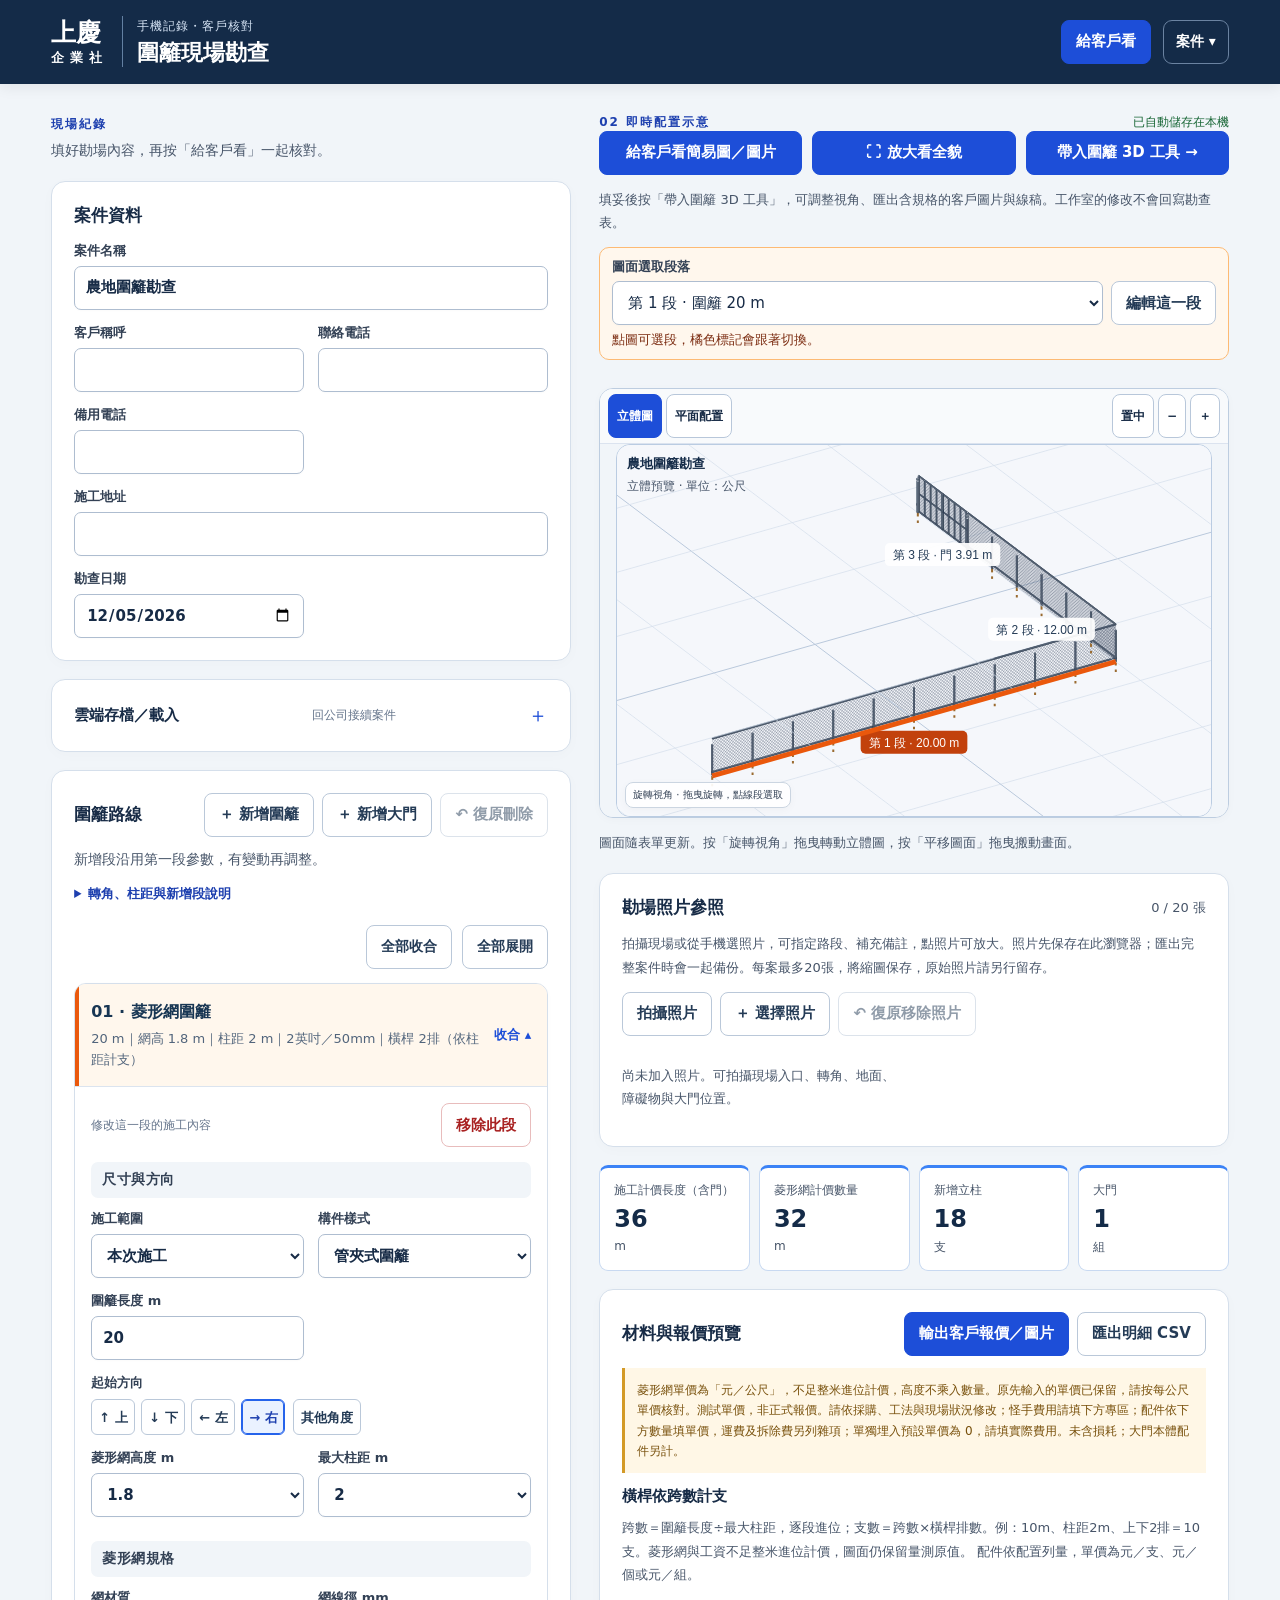
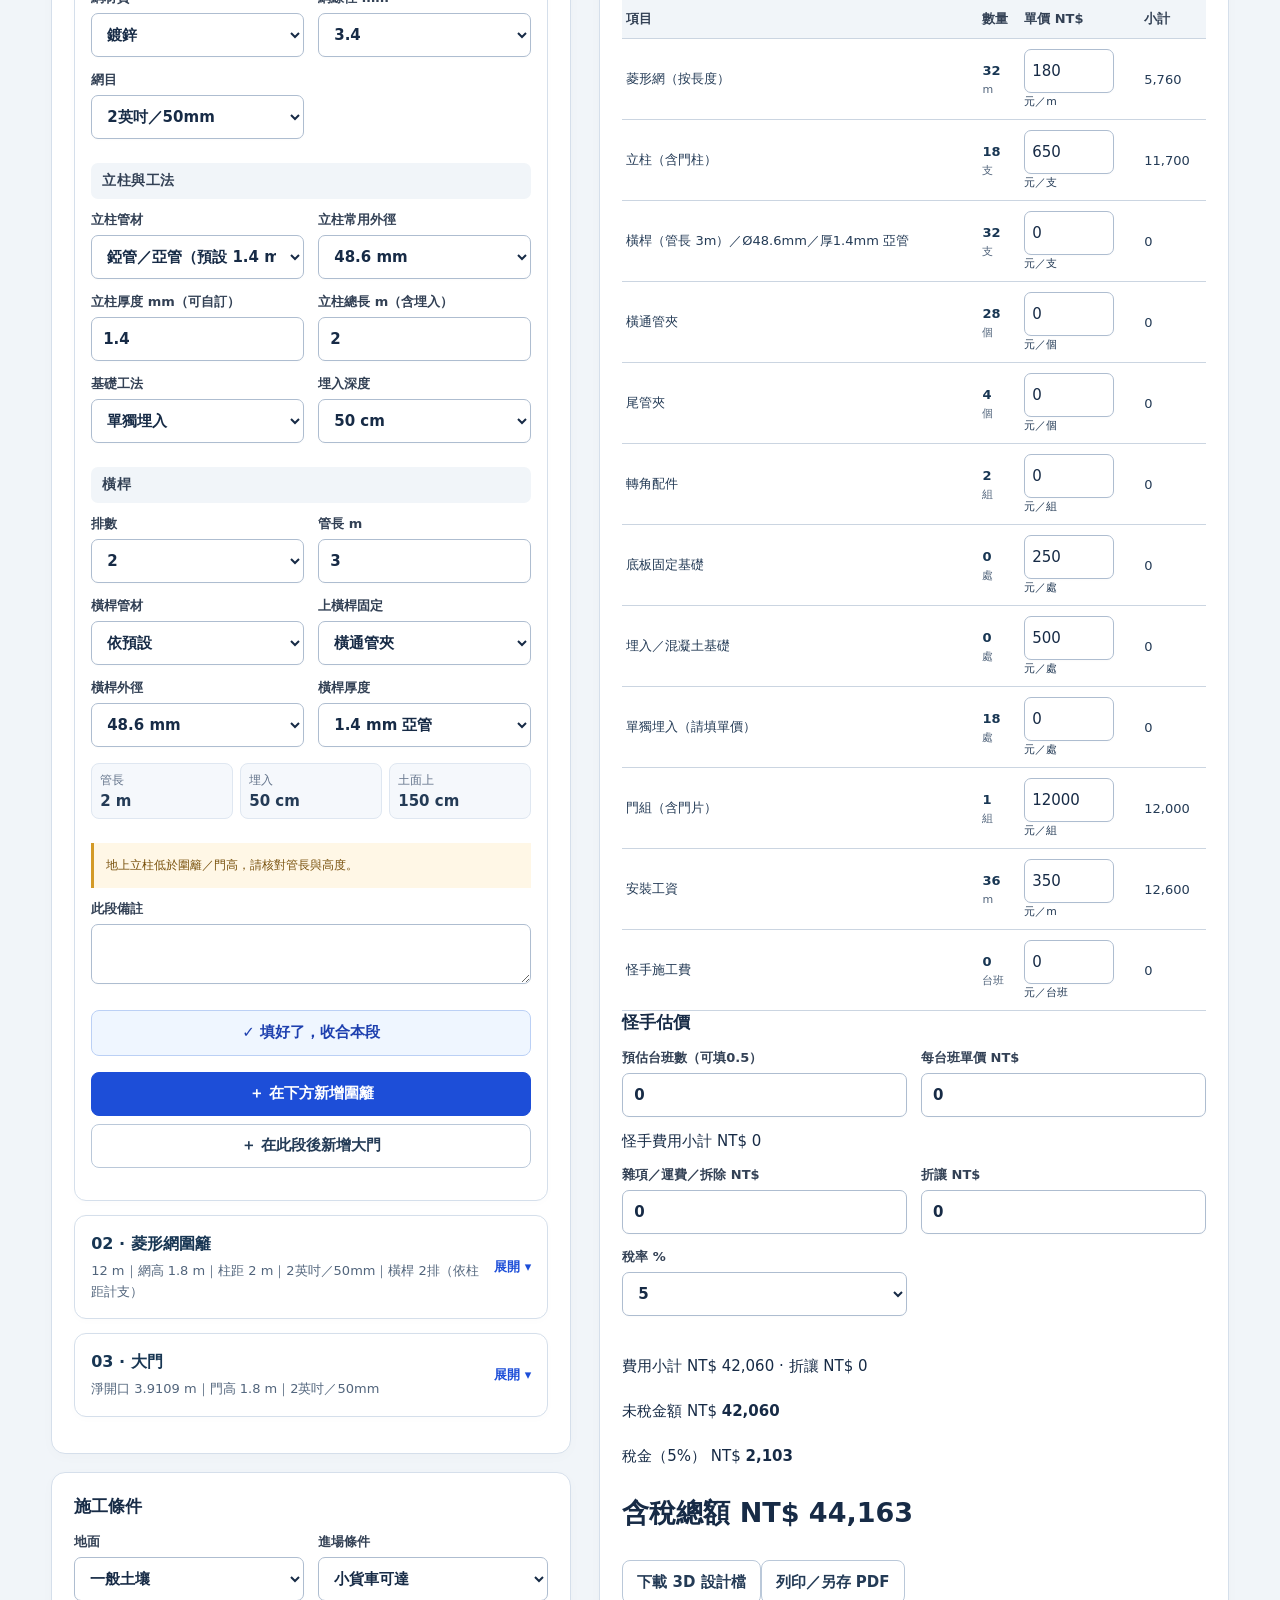
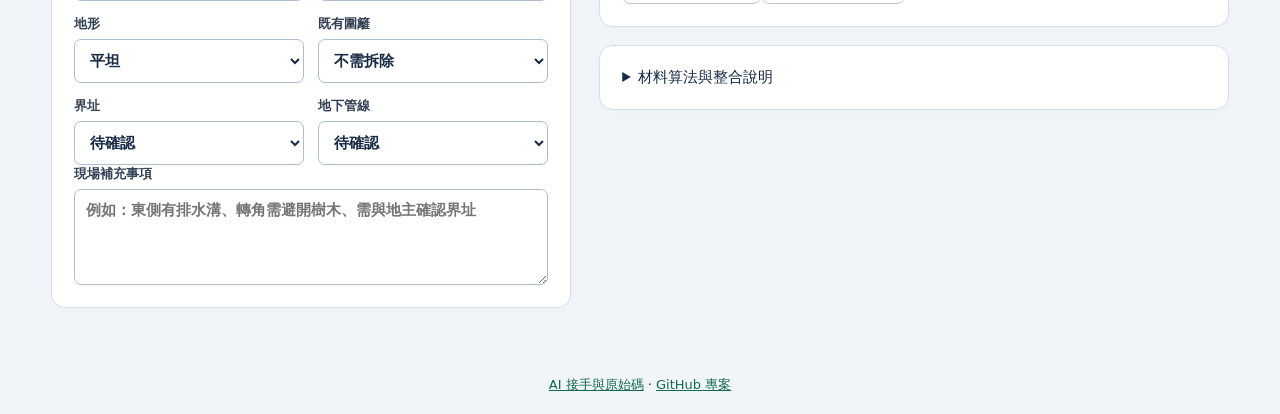
==== commit 12bc7796: "Add stainless fence materials and clarify gate coating" ====
--- a/index.html
+++ b/index.html
@@ -1,4 +1,4 @@
-<!doctype html><html lang="zh-Hant"><meta charset="utf-8"><meta name="viewport" content="width=device-width,initial-scale=1"><title>上慶企業社｜現場勘查與報價</title><link rel="stylesheet" href="style.css?v=scene-selection-2"><link rel="stylesheet" href="scene-photos.css?v=quote-photos-1"><body>
+<!doctype html><html lang="zh-Hant"><meta charset="utf-8"><meta name="viewport" content="width=device-width,initial-scale=1"><title>上慶企業社｜現場勘查與報價</title><link rel="stylesheet" href="style.css?v=scene-materials-1"><link rel="stylesheet" href="scene-photos.css?v=quote-photos-1"><body>
 <header class="surveyHeader"><div class="brandWrap"><div class="logo">上慶<span>企業社</span></div><div><small>手機記錄・客戶核對</small><h1>圍籬現場勘查</h1></div></div><button id="confirmation" class="primary">給客戶看</button><details id="projectMenu" class="projectMenu"><summary aria-label="案件操作">案件 ▾</summary><div><button id="newDesign">＋ 新設計</button><button id="restorePrevious" hidden>取回上一案</button><button id="discussion">師傅討論大圖 ↗</button><button id="export">匯出完整資料 ↓</button><button id="import">載入資料</button></div></details><input id="file" type="file" accept=".json" hidden></header>
 <main><section class="form" id="surveyForm"><div class="intro"><span class="tag">現場紀錄</span><p>填好勘場內容，再按「給客戶看」一起核對。</p></div><div class="card" id="projectCard"><h3>案件資料</h3><div id="project" class="grid"></div></div><details class="card cloudCard" id="cloudCases"><summary><span>雲端存檔／載入</span><small>回公司接續案件</small></summary><p class="muted">登入後選擇「上慶圍籬勘查案件」資料夾，存放完整資料、3D參數與勘場照片。第一次儲存建立「姓名｜地點｜時間｜案件名」專屬資料夾；之後同一案直接更新最新參數、3D設計與照片，備份收在同案內。不同案件請用「另存新案」。只有按下儲存才上傳。</p><p>目前資料夾：<strong id="driveFolderName">尚未選擇資料夾</strong></p><div class="routeActions"><button id="driveConnect">登入／重新連線 Google</button><button id="driveFolder" disabled>選擇雲端資料夾</button><button id="driveSave" class="primary" disabled>儲存完整案件至雲端</button><button id="driveSaveAs" disabled>另存新案</button><button id="driveLoad" disabled>從雲端載入案件</button><button id="driveImport" disabled>選取雲端 JSON 載入</button><button id="driveDisconnect" disabled>中斷連線</button></div><p id="driveCaseStatus" class="muted"></p><p id="driveMessage" role="status" aria-live="polite"></p><a id="driveResult" target="_blank" rel="noopener" hidden></a><p class="muted">照片為網站保存的縮圖。登入授權僅暫存記憶體，重新開啟網站需再次連線；換手機請登入相同 Google 帳號並選相同資料夾。</p></details><div class="card" id="routeCard"><div class="between"><h3>圍籬路線</h3><div class="routeActions"><button id="add">＋ 新增圍籬</button><button id="addGate">＋ 新增大門</button><button id="undoDelete" disabled>↶ 復原刪除</button></div></div><p class="routeLead">新增段沿用第一段參數，有變動再調整。</p><details class="routeGuide"><summary>轉角、柱距與新增段說明</summary><p class="muted">新增圍籬自動帶入第一段圍籬的長度與施工規格，轉角預設直行 0°；有差異再逐段調整。修改第一段只影響之後新增的圍籬。<br>按施工順序連續延伸。長度為柱心距；方向 0° 向東、90° 向北。門為獨立一段；可按「新增大門」或把現有段的類型改成大門。每個彎折另加一段，可輸入任意轉角或點選常用角度（15°～150°左右轉及180°），也可輸入小數角度。單段可填至 5,000 公尺，單案總長至 20,000 公尺。<br>網目以選項名稱記錄；圖面暫以 50／75／100／50.8 mm 近似呈現，採購以名稱及實際規格確認。埋深依現場選擇；底板固定不需埋入（0 cm）。</p></details><div class="segmentFoldActions"><button type="button" id="collapseSegments">全部收合</button><button type="button" id="expandSegments">全部展開</button></div><div id="segments"></div></div><div class="card"><h3>施工條件</h3><div id="conditions" class="grid"></div><label>現場補充事項<textarea id="notes" rows="4" placeholder="例如：東側有排水溝、轉角需避開樹木、需與地主確認界址"></textarea></label><div id="segmentNotesSummary" class="derivedNotes" aria-live="polite" hidden></div></div></section>
-<section class="preview" id="configuration"><div class="between"><span class="tag">02 即時配置示意</span><span id="status">已連動</span></div><p hidden id="applyStatus" class="muted"></p><div class="studioActions"><button id="customerPreview" class="primary">給客戶看簡易圖／圖片</button><button id="overview" class="primary">⛶ 放大看全貌</button><button id="apply" hidden>確認目前配置 ✓</button><button id="openStudio" class="primary">帶入圍籬 3D 工具 →</button></div><p class="muted">填妥後按「帶入圍籬 3D 工具」，可調整視角、匯出含規格的客戶圖片與線稿。工作室的修改不會回寫勘查表。</p><div class="surveySegmentPicker"><label for="surveySegment">圖面選取段落</label><div><select id="surveySegment"></select><button type="button" id="editSurveySegment">編輯這一段</button></div><small>點圖可選段，橘色標記會跟著切換。</small></div><div class="sceneCompare"><div class="scene"><div id="emptyScene">正在產生配置示意…</div><iframe id="studio" title="即時圍籬配置示意" ></iframe></div><section id="surveyScenePhotos" class="scenePhotoPanel" aria-label="3D圖旁的勘場照片" hidden></section></div><p class="muted">圖面隨表單更新。按「旋轉視角」拖曳轉動立體圖，按「平移圖面」拖曳搬動畫面。</p><section class="card" id="sitePhotos"><div class="between"><h3>勘場照片參照</h3><span id="photoCount" class="muted">0 / 20 張</span></div><p class="muted">拍攝現場或從手機選照片，可指定路段、補充備註，點照片可放大。照片先保存在此瀏覽器；匯出完整案件時會一起備份。每案最多20張，將縮圖保存，原始照片請另行留存。</p><div class="routeActions photoActions"><button id="takePhoto">拍攝照片</button><button id="addPhotos">＋ 選擇照片</button><button id="undoPhoto" disabled>↶ 復原移除照片</button></div><input id="photoFiles" type="file" accept="image/*" multiple hidden><input id="photoCamera" type="file" accept="image/*" capture="environment" hidden><p id="photoMessage" role="status"></p><div id="photoList" class="photoGrid"></div></section><div class="metrics" id="metrics"></div><div class="card"><div class="between"><h3 id="quotation">材料與報價預覽</h3><div class="routeActions"><button id="quotePreview" class="primary">輸出客戶報價／圖片</button><button id="csv">匯出明細 CSV</button></div></div><p class="warning">菱形網單價為「元／公尺」，不足整米進位計價，高度不乘入數量。原先輸入的單價已保留，請按每公尺單價核對。測試單價，非正式報價。請依採購、工法與現場狀況修改；怪手費用請填下方專區；配件依下方數量填單價，運費及拆除費另列雜項；單獨埋入預設單價為 0，請填實際費用。未含損耗；大門本體配件另計。</p><div id="railQuoteSettings" class="grid"></div><p id="railQuoteHint" class="muted"></p><div class="tablewrap"><table><thead><tr><th>項目</th><th>數量</th><th>單價 NT$</th><th>小計</th></tr></thead><tbody id="bill"></tbody></table></div><section class="equipment"><h3>怪手估價</h3><div id="excavatorPricing" class="grid"></div><p id="excavatorSummary" role="status"></p></section><div id="pricing" class="grid"></div><div id="totals"></div><button id="design">下載 3D 設計檔</button><button id="print">列印／另存 PDF</button></div><details class="card"><summary>材料算法與整合說明</summary><p>每段分跨＝長度 ÷ 柱距向上取整。連續段共用端柱；門柱取代接點普通柱。菱形網按圍籬段長度（公尺）計算，不乘高度、不含門段；高度保留為規格，門本體以組計。各段橫桿依排數計米。基礎依實際立柱接點計數；不同基礎交界採前段工法，需現場覆核。橫桿依每支管長及排數計支數；上述配件自動估量，特殊接頭、斜撐、扣件與損耗另計。</p><p>已沿用既有配置工作室的繪圖與 sq-fence-design v1 格式；完整勘查 JSON 保留施工條件、單價與備註。此版逐段規格獨立，示意圖自動隨表單更新，示意圖會持續即時更新。單獨埋入與混凝土埋入分別計價；怪手按全案台班數 × 每台班單價計入報價。舊版工具匯入時可能將圍籬規格統一，請使用本測試版附帶的工作室。</p><a href="studio.html" target="_blank">開啟完整配置工作室 ↗</a></details></section></main><dialog id="confirmDialog" aria-labelledby="confirmTitle"><div class="confirmNav"><h2 id="confirmTitle">客戶資料輸出</h2><button type="button" id="confirmBackTop">← 返回勘查表</button></div><div class="confirmBody"><label class="audienceField">輸出版本<select id="confirmAudience"><option value="customer">客戶簡版（不含價格）</option><option value="quote">客戶報價版（未稅／稅金／含稅）</option><option value="internal">公司完整版（含報價）</option></select></label><div data-fitting-picker></div><p id="confirmStatus" role="status" aria-live="polite"></p><iframe id="confirmFrame" title="待確認草稿預覽" scrolling="no"></iframe><div id="confirmImagesList" hidden></div><details class="outputOptions"><summary>PDF、下載與其他輸出</summary><div class="routeActions"><button id="confirmSharePdf">開啟PDF／傳LINE</button><button id="confirmPdf">下載／開啟PDF</button><button id="confirmImages">展開圖片／儲存圖片</button><button id="confirmPrint">列印</button><button id="confirmRefresh">重新彙整</button><button id="confirmDownload">下載HTML備份</button><button id="confirmClose">返回勘查表</button></div><p class="muted">內容直接帶入表單，不必重填。客戶簡版不含價格；報價版列出未稅、稅金及含稅總額。所有輸出均不含勘場照片；注意事項會一起輸出，分享前請核對。開啟 PDF 後，請用 iPhone 下方的分享圖示選 LINE；也可先存到「檔案」。</p></details></div><div id="confirmBackBar"><p class="shareHelp">直接分享圖片給客戶；PDF 請打開其他輸出選項。</p><button type="button" id="confirmBackBottom">← 返回修改</button><button id="confirmShareImages" class="primary">分享圖片／LINE</button></div></dialog><dialog id="driveDialog" aria-labelledby="driveDialogTitle"><h2 id="driveDialogTitle">選擇雲端案件</h2><label>搜尋姓名／地點／日期<input id="driveSearch" type="search" placeholder="例如：王先生、內埔、2026-10-24"></label><p id="driveSearchCount" role="status"></p><label>雲端案件（姓名｜地點｜建立時間）<select id="driveCases" size="7"></select></label><p class="muted">載入後，目前案件會先保存為本機上一案；仍請定期匯出備份。</p><div class="routeActions"><button id="driveMore" hidden>載入更多版本</button><button id="driveClose">取消</button><button id="drivePrevious" disabled>載入上一版備份</button><button id="driveRestore" class="primary">備份並載入最新資料</button></div></dialog><dialog id="designDialog" aria-labelledby="designDialogTitle"><h2 id="designDialogTitle">切換設計</h2><p id="designDialogMessage"></p><div class="routeActions"><button id="designCancel">取消</button><button id="designConfirm" class="primary">備份並建立新設計</button></div></dialog><dialog id="photoDialog" aria-labelledby="photoDialogTitle"><div class="between"><h2 id="photoDialogTitle">勘場照片</h2><button id="closePhoto">關閉照片</button></div><img id="photoLarge" alt="勘場照片"><p id="photoLargeNote"></p></dialog><div id="notice" role="status" aria-live="polite"></div><nav class="mobileNav" aria-label="手機快速切換"><a href="#surveyForm">勘查</a><a href="#routeCard">圍籬</a><a href="#configuration">圖面</a><a href="#sitePhotos">照片</a><a href="#quotation">報價</a><button id="mobileCustomerPreview" type="button" aria-label="給客戶看簡易圖／圖片">給客戶看</button></nav><footer><a href="ai.html">AI 接手與原始碼</a> · <a href="https://github.com/sq087786789-lgtm/shangching-fence-survey">GitHub 專案</a></footer><script src="fence-materials.js?v=spec-clear-1"></script><script src="studio-bridge.js"></script><script src="photos.js?v=quote-photos-1"></script><script src="scene-photos.js?v=quote-photos-1"></script><script src="drive-config.js?v=drive-1"></script><script src="drive.js?v=case-cards-1"></script><script src="reference-drawing.js?v=gate-simple-1"></script><script src="fitting-library.js?v=scene-selection-2"></script><script src="output-compression.js?v=compressed-output-1"></script><script src="confirmation.js?v=scene-selection-2"></script><script src="app.js?v=scene-selection-2"></script></body></html>
+<section class="preview" id="configuration"><div class="between"><span class="tag">02 即時配置示意</span><span id="status">已連動</span></div><p hidden id="applyStatus" class="muted"></p><div class="studioActions"><button id="customerPreview" class="primary">給客戶看簡易圖／圖片</button><button id="overview" class="primary">⛶ 放大看全貌</button><button id="apply" hidden>確認目前配置 ✓</button><button id="openStudio" class="primary">帶入圍籬 3D 工具 →</button></div><p class="muted">填妥後按「帶入圍籬 3D 工具」，可調整視角、匯出含規格的客戶圖片與線稿。工作室的修改不會回寫勘查表。</p><div class="surveySegmentPicker"><label for="surveySegment">圖面選取段落</label><div><select id="surveySegment"></select><button type="button" id="editSurveySegment">編輯這一段</button></div><small>點圖可選段，橘色標記會跟著切換。</small></div><div class="sceneCompare"><div class="scene"><div id="emptyScene">正在產生配置示意…</div><iframe id="studio" title="即時圍籬配置示意" ></iframe></div><section id="surveyScenePhotos" class="scenePhotoPanel" aria-label="3D圖旁的勘場照片" hidden></section></div><p class="muted">圖面隨表單更新。按「旋轉視角」拖曳轉動立體圖，按「平移圖面」拖曳搬動畫面。</p><section class="card" id="sitePhotos"><div class="between"><h3>勘場照片參照</h3><span id="photoCount" class="muted">0 / 20 張</span></div><p class="muted">拍攝現場或從手機選照片，可指定路段、補充備註，點照片可放大。照片先保存在此瀏覽器；匯出完整案件時會一起備份。每案最多20張，將縮圖保存，原始照片請另行留存。</p><div class="routeActions photoActions"><button id="takePhoto">拍攝照片</button><button id="addPhotos">＋ 選擇照片</button><button id="undoPhoto" disabled>↶ 復原移除照片</button></div><input id="photoFiles" type="file" accept="image/*" multiple hidden><input id="photoCamera" type="file" accept="image/*" capture="environment" hidden><p id="photoMessage" role="status"></p><div id="photoList" class="photoGrid"></div></section><div class="metrics" id="metrics"></div><div class="card"><div class="between"><h3 id="quotation">材料與報價預覽</h3><div class="routeActions"><button id="quotePreview" class="primary">輸出客戶報價／圖片</button><button id="csv">匯出明細 CSV</button></div></div><p class="warning">菱形網單價為「元／公尺」，不足整米進位計價，高度不乘入數量。原先輸入的單價已保留，請按每公尺單價核對。測試單價，非正式報價。請依採購、工法與現場狀況修改；怪手費用請填下方專區；配件依下方數量填單價，運費及拆除費另列雜項；單獨埋入預設單價為 0，請填實際費用。未含損耗；大門本體配件另計。</p><div id="railQuoteSettings" class="grid"></div><p id="railQuoteHint" class="muted"></p><div class="tablewrap"><table><thead><tr><th>項目</th><th>數量</th><th>單價 NT$</th><th>小計</th></tr></thead><tbody id="bill"></tbody></table></div><section class="equipment"><h3>怪手估價</h3><div id="excavatorPricing" class="grid"></div><p id="excavatorSummary" role="status"></p></section><div id="pricing" class="grid"></div><div id="totals"></div><button id="design">下載 3D 設計檔</button><button id="print">列印／另存 PDF</button></div><details class="card"><summary>材料算法與整合說明</summary><p>每段分跨＝長度 ÷ 柱距向上取整。連續段共用端柱；門柱取代接點普通柱。菱形網按圍籬段長度（公尺）計算，不乘高度、不含門段；高度保留為規格，門本體以組計。各段橫桿依排數計米。基礎依實際立柱接點計數；不同基礎交界採前段工法，需現場覆核。橫桿依每支管長及排數計支數；上述配件自動估量，特殊接頭、斜撐、扣件與損耗另計。</p><p>已沿用既有配置工作室的繪圖與 sq-fence-design v1 格式；完整勘查 JSON 保留施工條件、單價與備註。此版逐段規格獨立，示意圖自動隨表單更新，示意圖會持續即時更新。單獨埋入與混凝土埋入分別計價；怪手按全案台班數 × 每台班單價計入報價。舊版工具匯入時可能將圍籬規格統一，請使用本測試版附帶的工作室。</p><a href="studio.html" target="_blank">開啟完整配置工作室 ↗</a></details></section></main><dialog id="confirmDialog" aria-labelledby="confirmTitle"><div class="confirmNav"><h2 id="confirmTitle">客戶資料輸出</h2><button type="button" id="confirmBackTop">← 返回勘查表</button></div><div class="confirmBody"><label class="audienceField">輸出版本<select id="confirmAudience"><option value="customer">客戶簡版（不含價格）</option><option value="quote">客戶報價版（未稅／稅金／含稅）</option><option value="internal">公司完整版（含報價）</option></select></label><div data-fitting-picker></div><p id="confirmStatus" role="status" aria-live="polite"></p><iframe id="confirmFrame" title="待確認草稿預覽" scrolling="no"></iframe><div id="confirmImagesList" hidden></div><details class="outputOptions"><summary>PDF、下載與其他輸出</summary><div class="routeActions"><button id="confirmSharePdf">開啟PDF／傳LINE</button><button id="confirmPdf">下載／開啟PDF</button><button id="confirmImages">展開圖片／儲存圖片</button><button id="confirmPrint">列印</button><button id="confirmRefresh">重新彙整</button><button id="confirmDownload">下載HTML備份</button><button id="confirmClose">返回勘查表</button></div><p class="muted">內容直接帶入表單，不必重填。客戶簡版不含價格；報價版列出未稅、稅金及含稅總額。所有輸出均不含勘場照片；注意事項會一起輸出，分享前請核對。開啟 PDF 後，請用 iPhone 下方的分享圖示選 LINE；也可先存到「檔案」。</p></details></div><div id="confirmBackBar"><p class="shareHelp">直接分享圖片給客戶；PDF 請打開其他輸出選項。</p><button type="button" id="confirmBackBottom">← 返回修改</button><button id="confirmShareImages" class="primary">分享圖片／LINE</button></div></dialog><dialog id="driveDialog" aria-labelledby="driveDialogTitle"><h2 id="driveDialogTitle">選擇雲端案件</h2><label>搜尋姓名／地點／日期<input id="driveSearch" type="search" placeholder="例如：王先生、內埔、2026-10-24"></label><p id="driveSearchCount" role="status"></p><label>雲端案件（姓名｜地點｜建立時間）<select id="driveCases" size="7"></select></label><p class="muted">載入後，目前案件會先保存為本機上一案；仍請定期匯出備份。</p><div class="routeActions"><button id="driveMore" hidden>載入更多版本</button><button id="driveClose">取消</button><button id="drivePrevious" disabled>載入上一版備份</button><button id="driveRestore" class="primary">備份並載入最新資料</button></div></dialog><dialog id="designDialog" aria-labelledby="designDialogTitle"><h2 id="designDialogTitle">切換設計</h2><p id="designDialogMessage"></p><div class="routeActions"><button id="designCancel">取消</button><button id="designConfirm" class="primary">備份並建立新設計</button></div></dialog><dialog id="photoDialog" aria-labelledby="photoDialogTitle"><div class="between"><h2 id="photoDialogTitle">勘場照片</h2><button id="closePhoto">關閉照片</button></div><img id="photoLarge" alt="勘場照片"><p id="photoLargeNote"></p></dialog><div id="notice" role="status" aria-live="polite"></div><nav class="mobileNav" aria-label="手機快速切換"><a href="#surveyForm">勘查</a><a href="#routeCard">圍籬</a><a href="#configuration">圖面</a><a href="#sitePhotos">照片</a><a href="#quotation">報價</a><button id="mobileCustomerPreview" type="button" aria-label="給客戶看簡易圖／圖片">給客戶看</button></nav><footer><a href="ai.html">AI 接手與原始碼</a> · <a href="https://github.com/sq087786789-lgtm/shangching-fence-survey">GitHub 專案</a></footer><script src="fence-materials.js?v=scene-materials-1"></script><script src="studio-bridge.js"></script><script src="photos.js?v=quote-photos-1"></script><script src="scene-photos.js?v=quote-photos-1"></script><script src="drive-config.js?v=drive-1"></script><script src="drive.js?v=case-cards-1"></script><script src="reference-drawing.js?v=scene-materials-1"></script><script src="fitting-library.js?v=scene-materials-1"></script><script src="output-compression.js?v=compressed-output-1"></script><script src="confirmation.js?v=scene-materials-1"></script><script src="app.js?v=scene-materials-1"></script></body></html>
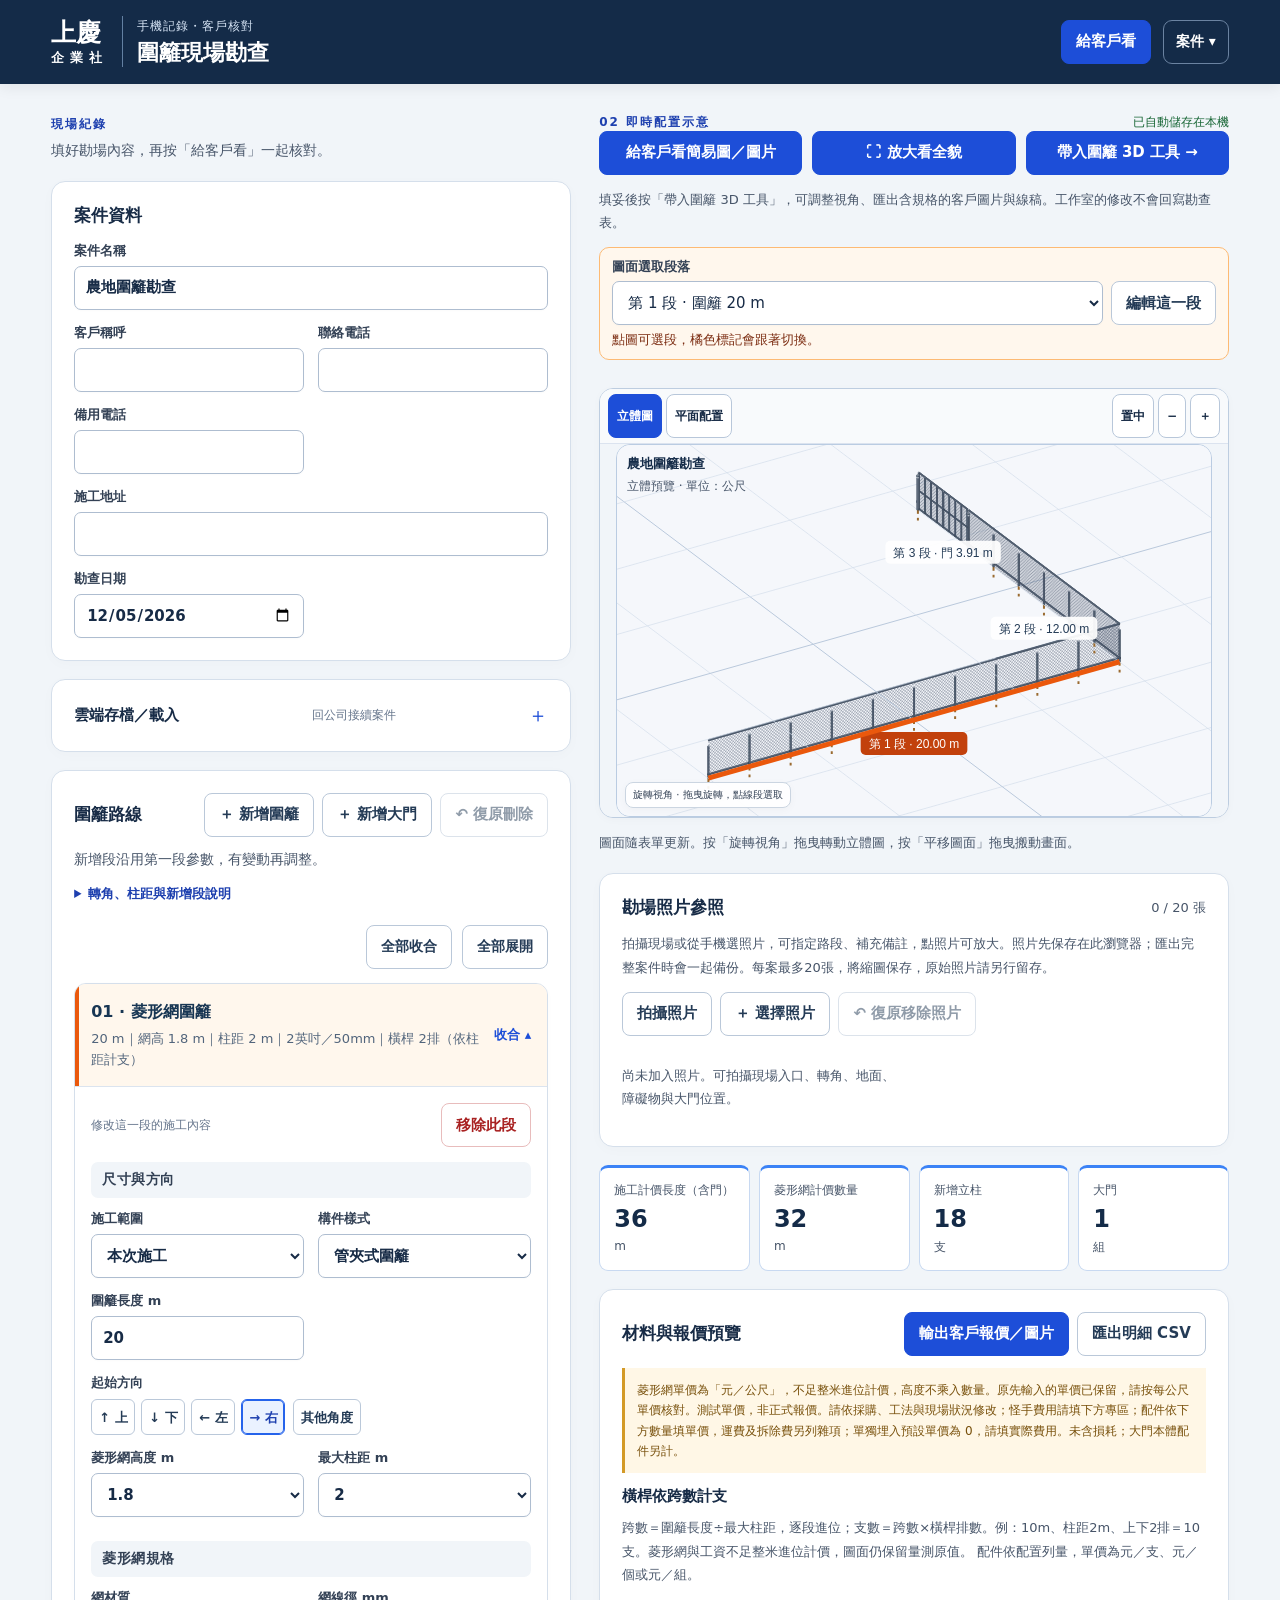
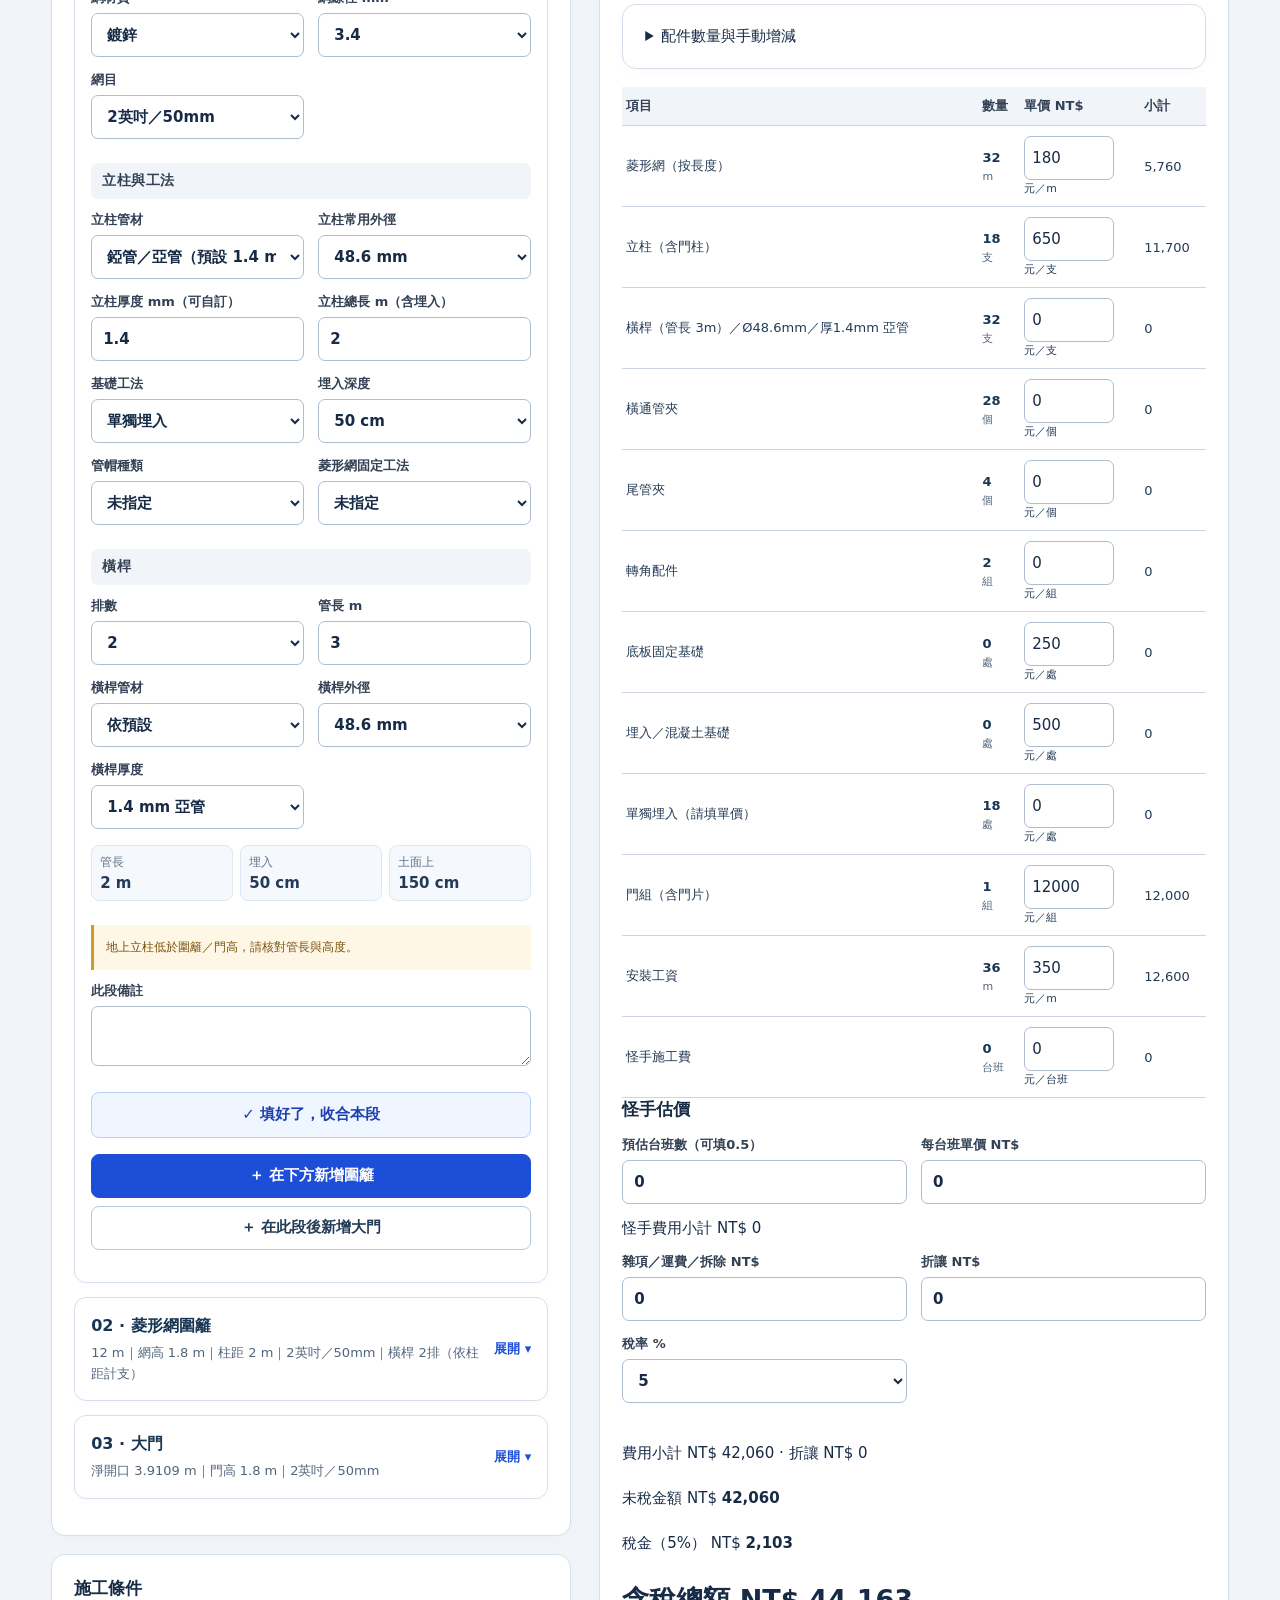
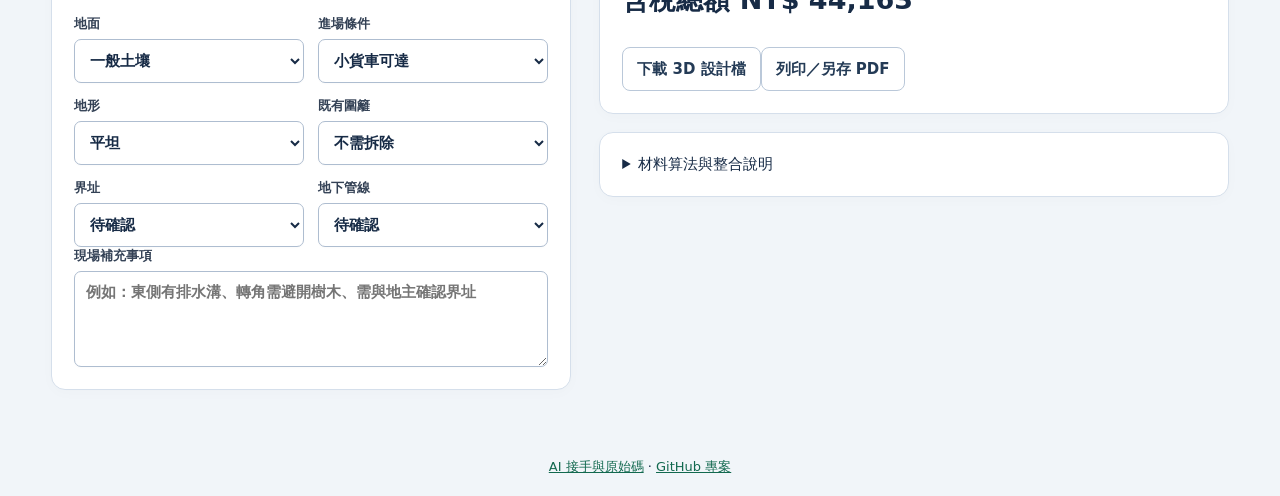
==== commit f1ad6100: "Estimate fence bands and caps by installation method" ====
--- a/index.html
+++ b/index.html
@@ -1,4 +1,4 @@
-<!doctype html><html lang="zh-Hant"><meta charset="utf-8"><meta name="viewport" content="width=device-width,initial-scale=1"><title>上慶企業社｜現場勘查與報價</title><link rel="stylesheet" href="style.css?v=scene-materials-1"><link rel="stylesheet" href="scene-photos.css?v=quote-photos-1"><body>
+<!doctype html><html lang="zh-Hant"><meta charset="utf-8"><meta name="viewport" content="width=device-width,initial-scale=1"><title>上慶企業社｜現場勘查與報價</title><link rel="stylesheet" href="style.css?v=fitting-method-1"><link rel="stylesheet" href="scene-photos.css?v=quote-photos-1"><body>
 <header class="surveyHeader"><div class="brandWrap"><div class="logo">上慶<span>企業社</span></div><div><small>手機記錄・客戶核對</small><h1>圍籬現場勘查</h1></div></div><button id="confirmation" class="primary">給客戶看</button><details id="projectMenu" class="projectMenu"><summary aria-label="案件操作">案件 ▾</summary><div><button id="newDesign">＋ 新設計</button><button id="restorePrevious" hidden>取回上一案</button><button id="discussion">師傅討論大圖 ↗</button><button id="export">匯出完整資料 ↓</button><button id="import">載入資料</button></div></details><input id="file" type="file" accept=".json" hidden></header>
 <main><section class="form" id="surveyForm"><div class="intro"><span class="tag">現場紀錄</span><p>填好勘場內容，再按「給客戶看」一起核對。</p></div><div class="card" id="projectCard"><h3>案件資料</h3><div id="project" class="grid"></div></div><details class="card cloudCard" id="cloudCases"><summary><span>雲端存檔／載入</span><small>回公司接續案件</small></summary><p class="muted">登入後選擇「上慶圍籬勘查案件」資料夾，存放完整資料、3D參數與勘場照片。第一次儲存建立「姓名｜地點｜時間｜案件名」專屬資料夾；之後同一案直接更新最新參數、3D設計與照片，備份收在同案內。不同案件請用「另存新案」。只有按下儲存才上傳。</p><p>目前資料夾：<strong id="driveFolderName">尚未選擇資料夾</strong></p><div class="routeActions"><button id="driveConnect">登入／重新連線 Google</button><button id="driveFolder" disabled>選擇雲端資料夾</button><button id="driveSave" class="primary" disabled>儲存完整案件至雲端</button><button id="driveSaveAs" disabled>另存新案</button><button id="driveLoad" disabled>從雲端載入案件</button><button id="driveImport" disabled>選取雲端 JSON 載入</button><button id="driveDisconnect" disabled>中斷連線</button></div><p id="driveCaseStatus" class="muted"></p><p id="driveMessage" role="status" aria-live="polite"></p><a id="driveResult" target="_blank" rel="noopener" hidden></a><p class="muted">照片為網站保存的縮圖。登入授權僅暫存記憶體，重新開啟網站需再次連線；換手機請登入相同 Google 帳號並選相同資料夾。</p></details><div class="card" id="routeCard"><div class="between"><h3>圍籬路線</h3><div class="routeActions"><button id="add">＋ 新增圍籬</button><button id="addGate">＋ 新增大門</button><button id="undoDelete" disabled>↶ 復原刪除</button></div></div><p class="routeLead">新增段沿用第一段參數，有變動再調整。</p><details class="routeGuide"><summary>轉角、柱距與新增段說明</summary><p class="muted">新增圍籬自動帶入第一段圍籬的長度與施工規格，轉角預設直行 0°；有差異再逐段調整。修改第一段只影響之後新增的圍籬。<br>按施工順序連續延伸。長度為柱心距；方向 0° 向東、90° 向北。門為獨立一段；可按「新增大門」或把現有段的類型改成大門。每個彎折另加一段，可輸入任意轉角或點選常用角度（15°～150°左右轉及180°），也可輸入小數角度。單段可填至 5,000 公尺，單案總長至 20,000 公尺。<br>網目以選項名稱記錄；圖面暫以 50／75／100／50.8 mm 近似呈現，採購以名稱及實際規格確認。埋深依現場選擇；底板固定不需埋入（0 cm）。</p></details><div class="segmentFoldActions"><button type="button" id="collapseSegments">全部收合</button><button type="button" id="expandSegments">全部展開</button></div><div id="segments"></div></div><div class="card"><h3>施工條件</h3><div id="conditions" class="grid"></div><label>現場補充事項<textarea id="notes" rows="4" placeholder="例如：東側有排水溝、轉角需避開樹木、需與地主確認界址"></textarea></label><div id="segmentNotesSummary" class="derivedNotes" aria-live="polite" hidden></div></div></section>
-<section class="preview" id="configuration"><div class="between"><span class="tag">02 即時配置示意</span><span id="status">已連動</span></div><p hidden id="applyStatus" class="muted"></p><div class="studioActions"><button id="customerPreview" class="primary">給客戶看簡易圖／圖片</button><button id="overview" class="primary">⛶ 放大看全貌</button><button id="apply" hidden>確認目前配置 ✓</button><button id="openStudio" class="primary">帶入圍籬 3D 工具 →</button></div><p class="muted">填妥後按「帶入圍籬 3D 工具」，可調整視角、匯出含規格的客戶圖片與線稿。工作室的修改不會回寫勘查表。</p><div class="surveySegmentPicker"><label for="surveySegment">圖面選取段落</label><div><select id="surveySegment"></select><button type="button" id="editSurveySegment">編輯這一段</button></div><small>點圖可選段，橘色標記會跟著切換。</small></div><div class="sceneCompare"><div class="scene"><div id="emptyScene">正在產生配置示意…</div><iframe id="studio" title="即時圍籬配置示意" ></iframe></div><section id="surveyScenePhotos" class="scenePhotoPanel" aria-label="3D圖旁的勘場照片" hidden></section></div><p class="muted">圖面隨表單更新。按「旋轉視角」拖曳轉動立體圖，按「平移圖面」拖曳搬動畫面。</p><section class="card" id="sitePhotos"><div class="between"><h3>勘場照片參照</h3><span id="photoCount" class="muted">0 / 20 張</span></div><p class="muted">拍攝現場或從手機選照片，可指定路段、補充備註，點照片可放大。照片先保存在此瀏覽器；匯出完整案件時會一起備份。每案最多20張，將縮圖保存，原始照片請另行留存。</p><div class="routeActions photoActions"><button id="takePhoto">拍攝照片</button><button id="addPhotos">＋ 選擇照片</button><button id="undoPhoto" disabled>↶ 復原移除照片</button></div><input id="photoFiles" type="file" accept="image/*" multiple hidden><input id="photoCamera" type="file" accept="image/*" capture="environment" hidden><p id="photoMessage" role="status"></p><div id="photoList" class="photoGrid"></div></section><div class="metrics" id="metrics"></div><div class="card"><div class="between"><h3 id="quotation">材料與報價預覽</h3><div class="routeActions"><button id="quotePreview" class="primary">輸出客戶報價／圖片</button><button id="csv">匯出明細 CSV</button></div></div><p class="warning">菱形網單價為「元／公尺」，不足整米進位計價，高度不乘入數量。原先輸入的單價已保留，請按每公尺單價核對。測試單價，非正式報價。請依採購、工法與現場狀況修改；怪手費用請填下方專區；配件依下方數量填單價，運費及拆除費另列雜項；單獨埋入預設單價為 0，請填實際費用。未含損耗；大門本體配件另計。</p><div id="railQuoteSettings" class="grid"></div><p id="railQuoteHint" class="muted"></p><div class="tablewrap"><table><thead><tr><th>項目</th><th>數量</th><th>單價 NT$</th><th>小計</th></tr></thead><tbody id="bill"></tbody></table></div><section class="equipment"><h3>怪手估價</h3><div id="excavatorPricing" class="grid"></div><p id="excavatorSummary" role="status"></p></section><div id="pricing" class="grid"></div><div id="totals"></div><button id="design">下載 3D 設計檔</button><button id="print">列印／另存 PDF</button></div><details class="card"><summary>材料算法與整合說明</summary><p>每段分跨＝長度 ÷ 柱距向上取整。連續段共用端柱；門柱取代接點普通柱。菱形網按圍籬段長度（公尺）計算，不乘高度、不含門段；高度保留為規格，門本體以組計。各段橫桿依排數計米。基礎依實際立柱接點計數；不同基礎交界採前段工法，需現場覆核。橫桿依每支管長及排數計支數；上述配件自動估量，特殊接頭、斜撐、扣件與損耗另計。</p><p>已沿用既有配置工作室的繪圖與 sq-fence-design v1 格式；完整勘查 JSON 保留施工條件、單價與備註。此版逐段規格獨立，示意圖自動隨表單更新，示意圖會持續即時更新。單獨埋入與混凝土埋入分別計價；怪手按全案台班數 × 每台班單價計入報價。舊版工具匯入時可能將圍籬規格統一，請使用本測試版附帶的工作室。</p><a href="studio.html" target="_blank">開啟完整配置工作室 ↗</a></details></section></main><dialog id="confirmDialog" aria-labelledby="confirmTitle"><div class="confirmNav"><h2 id="confirmTitle">客戶資料輸出</h2><button type="button" id="confirmBackTop">← 返回勘查表</button></div><div class="confirmBody"><label class="audienceField">輸出版本<select id="confirmAudience"><option value="customer">客戶簡版（不含價格）</option><option value="quote">客戶報價版（未稅／稅金／含稅）</option><option value="internal">公司完整版（含報價）</option></select></label><div data-fitting-picker></div><p id="confirmStatus" role="status" aria-live="polite"></p><iframe id="confirmFrame" title="待確認草稿預覽" scrolling="no"></iframe><div id="confirmImagesList" hidden></div><details class="outputOptions"><summary>PDF、下載與其他輸出</summary><div class="routeActions"><button id="confirmSharePdf">開啟PDF／傳LINE</button><button id="confirmPdf">下載／開啟PDF</button><button id="confirmImages">展開圖片／儲存圖片</button><button id="confirmPrint">列印</button><button id="confirmRefresh">重新彙整</button><button id="confirmDownload">下載HTML備份</button><button id="confirmClose">返回勘查表</button></div><p class="muted">內容直接帶入表單，不必重填。客戶簡版不含價格；報價版列出未稅、稅金及含稅總額。所有輸出均不含勘場照片；注意事項會一起輸出，分享前請核對。開啟 PDF 後，請用 iPhone 下方的分享圖示選 LINE；也可先存到「檔案」。</p></details></div><div id="confirmBackBar"><p class="shareHelp">直接分享圖片給客戶；PDF 請打開其他輸出選項。</p><button type="button" id="confirmBackBottom">← 返回修改</button><button id="confirmShareImages" class="primary">分享圖片／LINE</button></div></dialog><dialog id="driveDialog" aria-labelledby="driveDialogTitle"><h2 id="driveDialogTitle">選擇雲端案件</h2><label>搜尋姓名／地點／日期<input id="driveSearch" type="search" placeholder="例如：王先生、內埔、2026-10-24"></label><p id="driveSearchCount" role="status"></p><label>雲端案件（姓名｜地點｜建立時間）<select id="driveCases" size="7"></select></label><p class="muted">載入後，目前案件會先保存為本機上一案；仍請定期匯出備份。</p><div class="routeActions"><button id="driveMore" hidden>載入更多版本</button><button id="driveClose">取消</button><button id="drivePrevious" disabled>載入上一版備份</button><button id="driveRestore" class="primary">備份並載入最新資料</button></div></dialog><dialog id="designDialog" aria-labelledby="designDialogTitle"><h2 id="designDialogTitle">切換設計</h2><p id="designDialogMessage"></p><div class="routeActions"><button id="designCancel">取消</button><button id="designConfirm" class="primary">備份並建立新設計</button></div></dialog><dialog id="photoDialog" aria-labelledby="photoDialogTitle"><div class="between"><h2 id="photoDialogTitle">勘場照片</h2><button id="closePhoto">關閉照片</button></div><img id="photoLarge" alt="勘場照片"><p id="photoLargeNote"></p></dialog><div id="notice" role="status" aria-live="polite"></div><nav class="mobileNav" aria-label="手機快速切換"><a href="#surveyForm">勘查</a><a href="#routeCard">圍籬</a><a href="#configuration">圖面</a><a href="#sitePhotos">照片</a><a href="#quotation">報價</a><button id="mobileCustomerPreview" type="button" aria-label="給客戶看簡易圖／圖片">給客戶看</button></nav><footer><a href="ai.html">AI 接手與原始碼</a> · <a href="https://github.com/sq087786789-lgtm/shangching-fence-survey">GitHub 專案</a></footer><script src="fence-materials.js?v=scene-materials-1"></script><script src="studio-bridge.js"></script><script src="photos.js?v=quote-photos-1"></script><script src="scene-photos.js?v=quote-photos-1"></script><script src="drive-config.js?v=drive-1"></script><script src="drive.js?v=case-cards-1"></script><script src="reference-drawing.js?v=scene-materials-1"></script><script src="fitting-library.js?v=scene-materials-1"></script><script src="output-compression.js?v=compressed-output-1"></script><script src="confirmation.js?v=scene-materials-1"></script><script src="app.js?v=scene-materials-1"></script></body></html>
+<section class="preview" id="configuration"><div class="between"><span class="tag">02 即時配置示意</span><span id="status">已連動</span></div><p hidden id="applyStatus" class="muted"></p><div class="studioActions"><button id="customerPreview" class="primary">給客戶看簡易圖／圖片</button><button id="overview" class="primary">⛶ 放大看全貌</button><button id="apply" hidden>確認目前配置 ✓</button><button id="openStudio" class="primary">帶入圍籬 3D 工具 →</button></div><p class="muted">填妥後按「帶入圍籬 3D 工具」，可調整視角、匯出含規格的客戶圖片與線稿。工作室的修改不會回寫勘查表。</p><div class="surveySegmentPicker"><label for="surveySegment">圖面選取段落</label><div><select id="surveySegment"></select><button type="button" id="editSurveySegment">編輯這一段</button></div><small>點圖可選段，橘色標記會跟著切換。</small></div><div class="sceneCompare"><div class="scene"><div id="emptyScene">正在產生配置示意…</div><iframe id="studio" title="即時圍籬配置示意" ></iframe></div><section id="surveyScenePhotos" class="scenePhotoPanel" aria-label="3D圖旁的勘場照片" hidden></section></div><p class="muted">圖面隨表單更新。按「旋轉視角」拖曳轉動立體圖，按「平移圖面」拖曳搬動畫面。</p><section class="card" id="sitePhotos"><div class="between"><h3>勘場照片參照</h3><span id="photoCount" class="muted">0 / 20 張</span></div><p class="muted">拍攝現場或從手機選照片，可指定路段、補充備註，點照片可放大。照片先保存在此瀏覽器；匯出完整案件時會一起備份。每案最多20張，將縮圖保存，原始照片請另行留存。</p><div class="routeActions photoActions"><button id="takePhoto">拍攝照片</button><button id="addPhotos">＋ 選擇照片</button><button id="undoPhoto" disabled>↶ 復原移除照片</button></div><input id="photoFiles" type="file" accept="image/*" multiple hidden><input id="photoCamera" type="file" accept="image/*" capture="environment" hidden><p id="photoMessage" role="status"></p><div id="photoList" class="photoGrid"></div></section><div class="metrics" id="metrics"></div><div class="card"><div class="between"><h3 id="quotation">材料與報價預覽</h3><div class="routeActions"><button id="quotePreview" class="primary">輸出客戶報價／圖片</button><button id="csv">匯出明細 CSV</button></div></div><p class="warning">菱形網單價為「元／公尺」，不足整米進位計價，高度不乘入數量。原先輸入的單價已保留，請按每公尺單價核對。測試單價，非正式報價。請依採購、工法與現場狀況修改；怪手費用請填下方專區；配件依下方數量填單價，運費及拆除費另列雜項；單獨埋入預設單價為 0，請填實際費用。未含損耗；大門本體配件另計。</p><div id="railQuoteSettings" class="grid"></div><p id="railQuoteHint" class="muted"></p><details class="card"><summary>配件數量與手動增減</summary><p class="muted">可按圖面填正數或負數，單價填在下方報價表。環帽每柱 1 個，結合片每 6 米估 1 片。</p><div class="grid" id="surveyAccessoryAdjustments"></div></details><div class="tablewrap"><table><thead><tr><th>項目</th><th>數量</th><th>單價 NT$</th><th>小計</th></tr></thead><tbody id="bill"></tbody></table></div><section class="equipment"><h3>怪手估價</h3><div id="excavatorPricing" class="grid"></div><p id="excavatorSummary" role="status"></p></section><div id="pricing" class="grid"></div><div id="totals"></div><button id="design">下載 3D 設計檔</button><button id="print">列印／另存 PDF</button></div><details class="card"><summary>材料算法與整合說明</summary><p>每段分跨＝長度 ÷ 柱距向上取整。連續段共用端柱；門柱取代接點普通柱。菱形網按圍籬段長度（公尺）計算，不乘高度、不含門段；高度保留為規格，門本體以組計。各段橫桿依排數計米。基礎依實際立柱接點計數；不同基礎交界採前段工法，需現場覆核。橫桿依每支管長及排數計支數；上述配件自動估量，特殊接頭、斜撐、扣件與損耗另計。</p><p>已沿用既有配置工作室的繪圖與 sq-fence-design v1 格式；完整勘查 JSON 保留施工條件、單價與備註。此版逐段規格獨立，示意圖自動隨表單更新，示意圖會持續即時更新。單獨埋入與混凝土埋入分別計價；怪手按全案台班數 × 每台班單價計入報價。舊版工具匯入時可能將圍籬規格統一，請使用本測試版附帶的工作室。</p><a href="studio.html" target="_blank">開啟完整配置工作室 ↗</a></details></section></main><dialog id="confirmDialog" aria-labelledby="confirmTitle"><div class="confirmNav"><h2 id="confirmTitle">客戶資料輸出</h2><button type="button" id="confirmBackTop">← 返回勘查表</button></div><div class="confirmBody"><label class="audienceField">輸出版本<select id="confirmAudience"><option value="customer">客戶簡版（不含價格）</option><option value="quote">客戶報價版（未稅／稅金／含稅）</option><option value="internal">公司完整版（含報價）</option></select></label><div data-fitting-picker></div><p id="confirmStatus" role="status" aria-live="polite"></p><iframe id="confirmFrame" title="待確認草稿預覽" scrolling="no"></iframe><div id="confirmImagesList" hidden></div><details class="outputOptions"><summary>PDF、下載與其他輸出</summary><div class="routeActions"><button id="confirmSharePdf">開啟PDF／傳LINE</button><button id="confirmPdf">下載／開啟PDF</button><button id="confirmImages">展開圖片／儲存圖片</button><button id="confirmPrint">列印</button><button id="confirmRefresh">重新彙整</button><button id="confirmDownload">下載HTML備份</button><button id="confirmClose">返回勘查表</button></div><p class="muted">內容直接帶入表單，不必重填。客戶簡版不含價格；報價版列出未稅、稅金及含稅總額。所有輸出均不含勘場照片；注意事項會一起輸出，分享前請核對。開啟 PDF 後，請用 iPhone 下方的分享圖示選 LINE；也可先存到「檔案」。</p></details></div><div id="confirmBackBar"><p class="shareHelp">直接分享圖片給客戶；PDF 請打開其他輸出選項。</p><button type="button" id="confirmBackBottom">← 返回修改</button><button id="confirmShareImages" class="primary">分享圖片／LINE</button></div></dialog><dialog id="driveDialog" aria-labelledby="driveDialogTitle"><h2 id="driveDialogTitle">選擇雲端案件</h2><label>搜尋姓名／地點／日期<input id="driveSearch" type="search" placeholder="例如：王先生、內埔、2026-10-24"></label><p id="driveSearchCount" role="status"></p><label>雲端案件（姓名｜地點｜建立時間）<select id="driveCases" size="7"></select></label><p class="muted">載入後，目前案件會先保存為本機上一案；仍請定期匯出備份。</p><div class="routeActions"><button id="driveMore" hidden>載入更多版本</button><button id="driveClose">取消</button><button id="drivePrevious" disabled>載入上一版備份</button><button id="driveRestore" class="primary">備份並載入最新資料</button></div></dialog><dialog id="designDialog" aria-labelledby="designDialogTitle"><h2 id="designDialogTitle">切換設計</h2><p id="designDialogMessage"></p><div class="routeActions"><button id="designCancel">取消</button><button id="designConfirm" class="primary">備份並建立新設計</button></div></dialog><dialog id="photoDialog" aria-labelledby="photoDialogTitle"><div class="between"><h2 id="photoDialogTitle">勘場照片</h2><button id="closePhoto">關閉照片</button></div><img id="photoLarge" alt="勘場照片"><p id="photoLargeNote"></p></dialog><div id="notice" role="status" aria-live="polite"></div><nav class="mobileNav" aria-label="手機快速切換"><a href="#surveyForm">勘查</a><a href="#routeCard">圍籬</a><a href="#configuration">圖面</a><a href="#sitePhotos">照片</a><a href="#quotation">報價</a><button id="mobileCustomerPreview" type="button" aria-label="給客戶看簡易圖／圖片">給客戶看</button></nav><footer><a href="ai.html">AI 接手與原始碼</a> · <a href="https://github.com/sq087786789-lgtm/shangching-fence-survey">GitHub 專案</a></footer><script src="fence-materials.js?v=fitting-method-1"></script><script src="studio-bridge.js"></script><script src="photos.js?v=quote-photos-1"></script><script src="scene-photos.js?v=quote-photos-1"></script><script src="drive-config.js?v=drive-1"></script><script src="drive.js?v=case-cards-1"></script><script src="reference-drawing.js?v=fitting-method-1"></script><script src="fitting-library.js?v=fitting-method-1"></script><script src="output-compression.js?v=compressed-output-1"></script><script src="confirmation.js?v=fitting-method-1"></script><script src="app.js?v=fitting-method-1"></script></body></html>
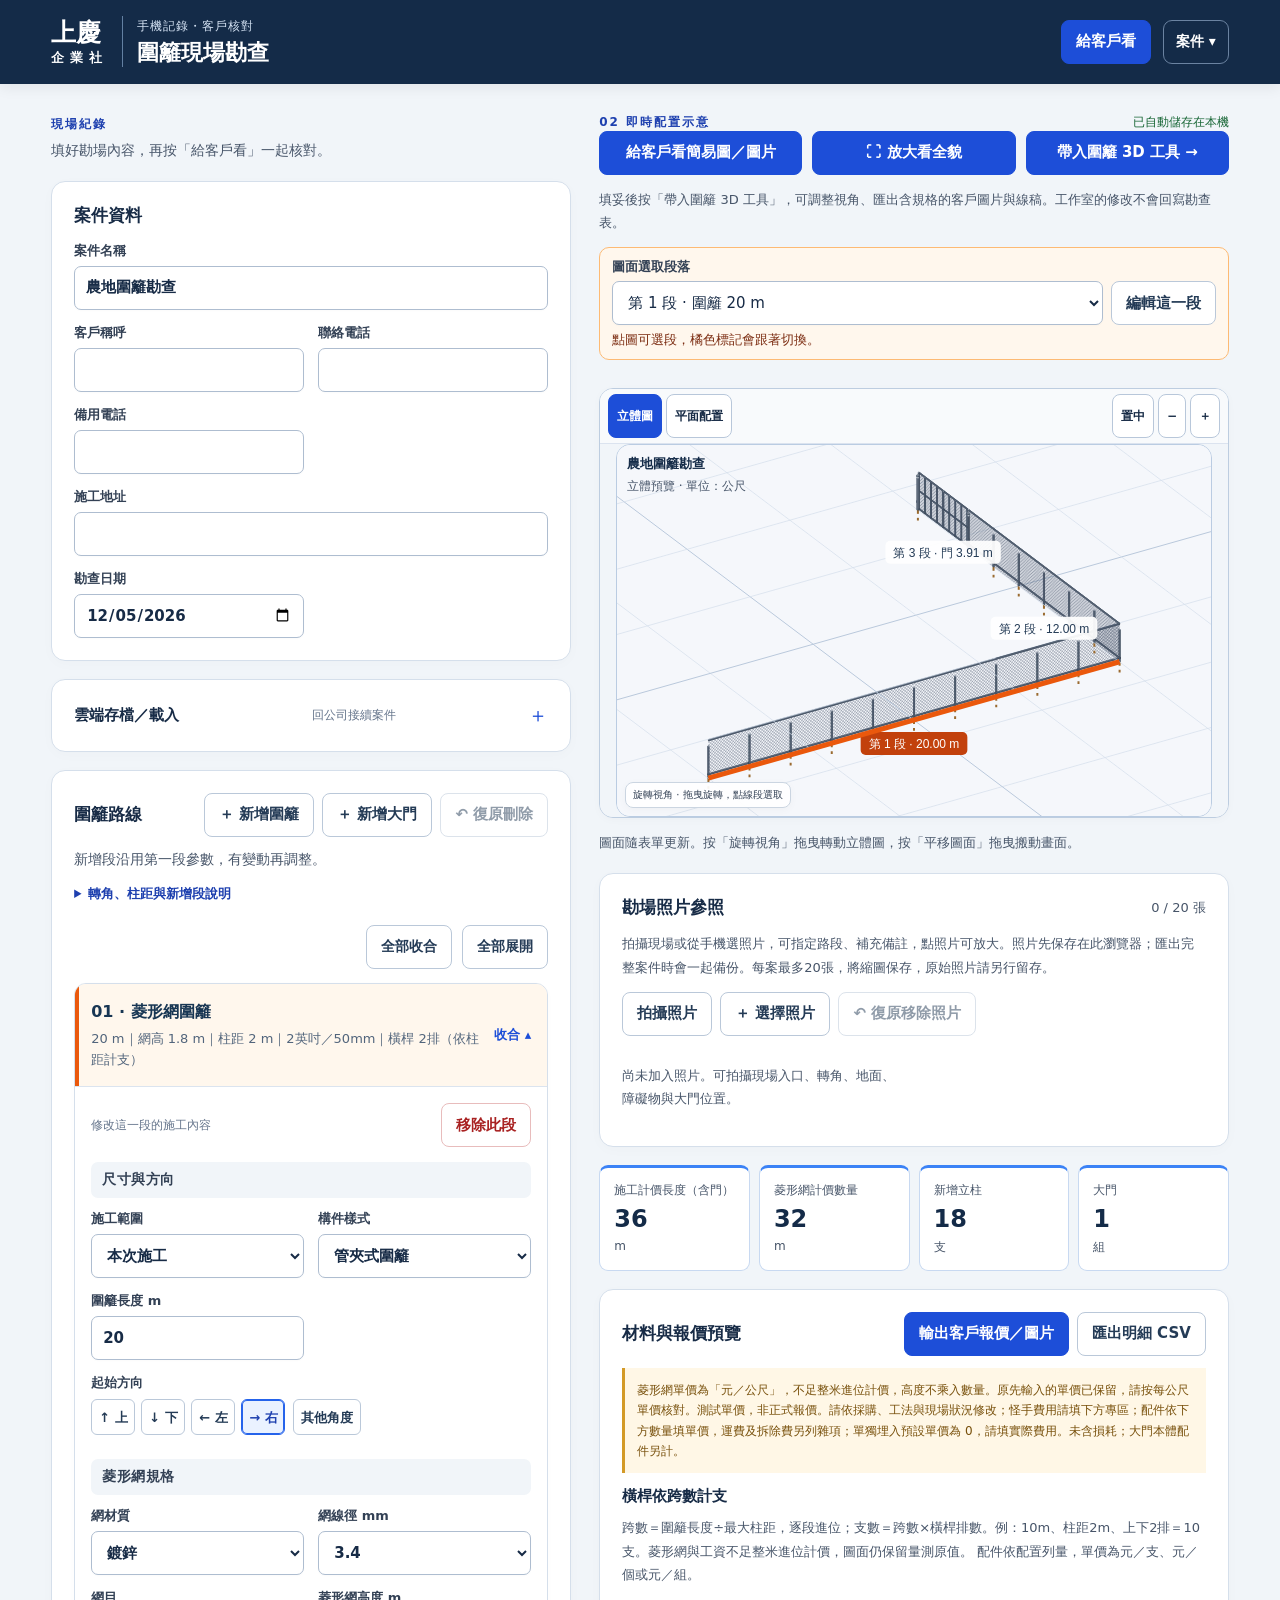
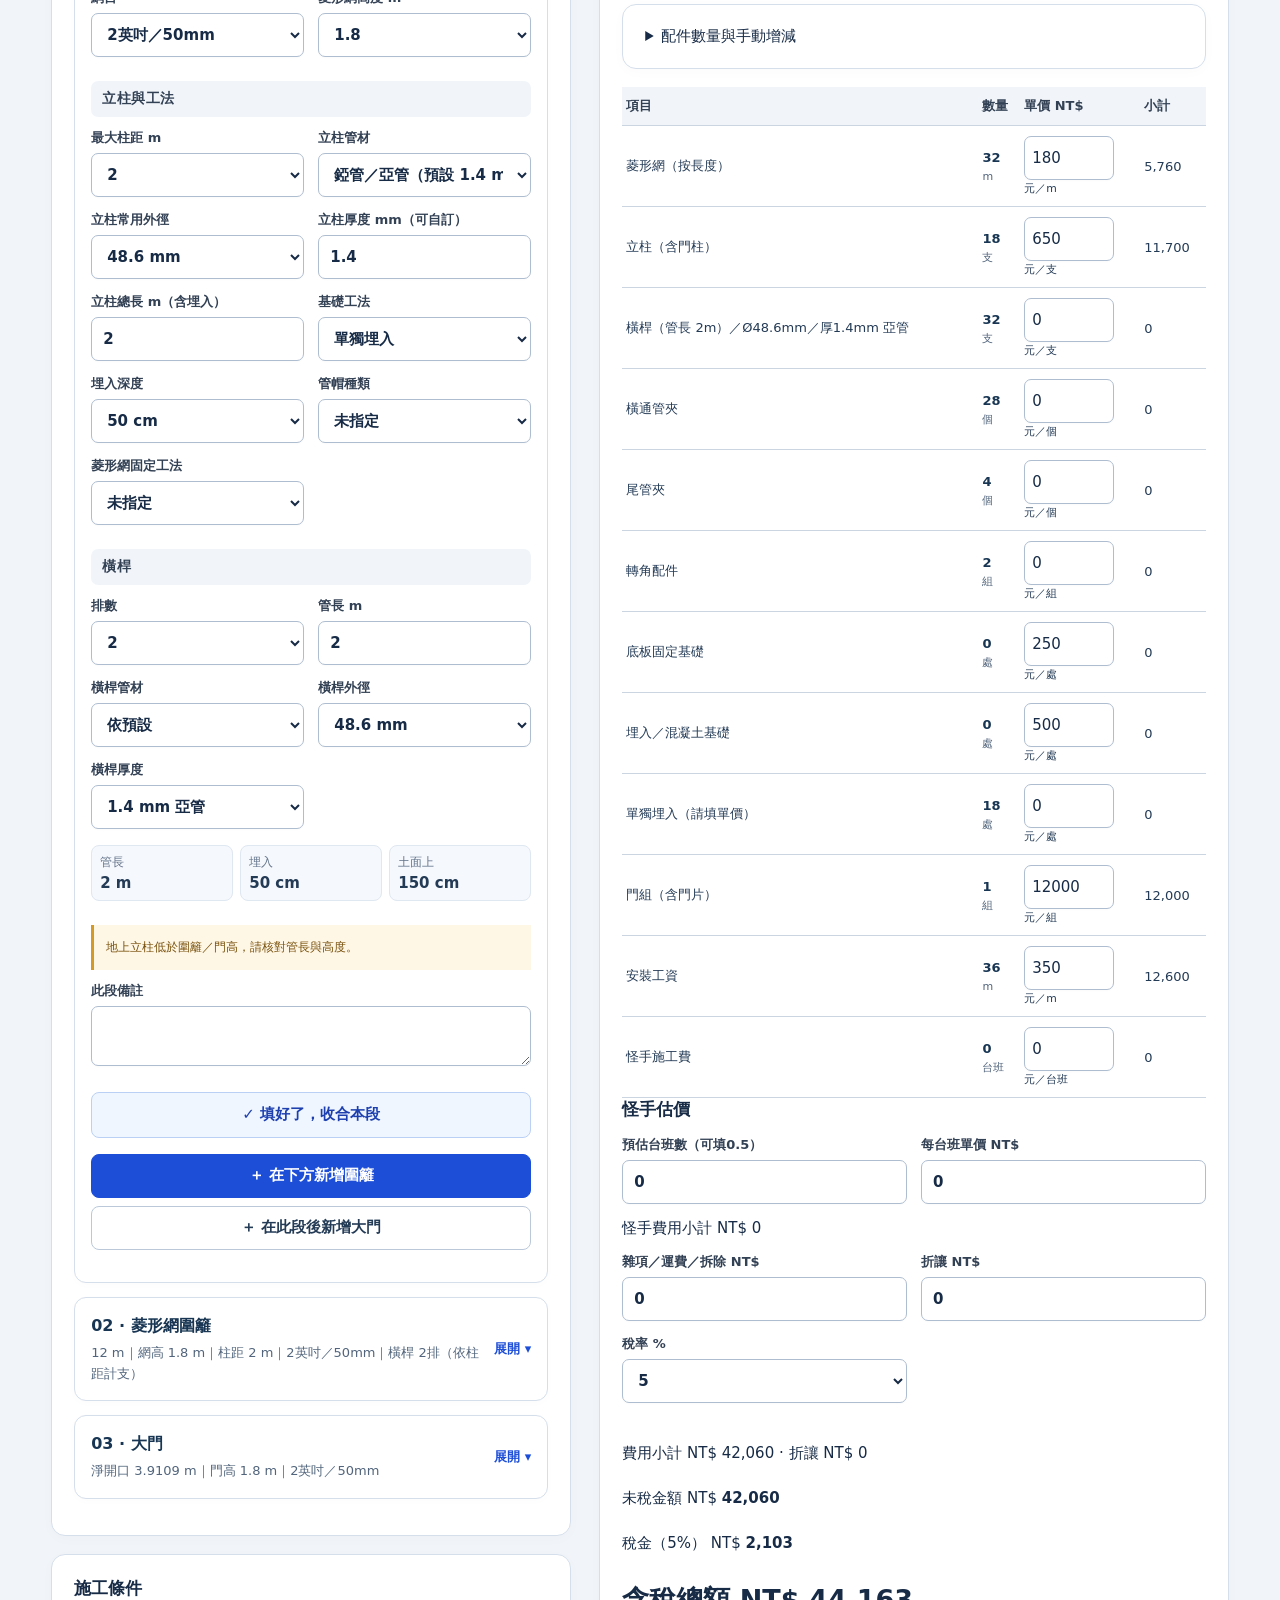
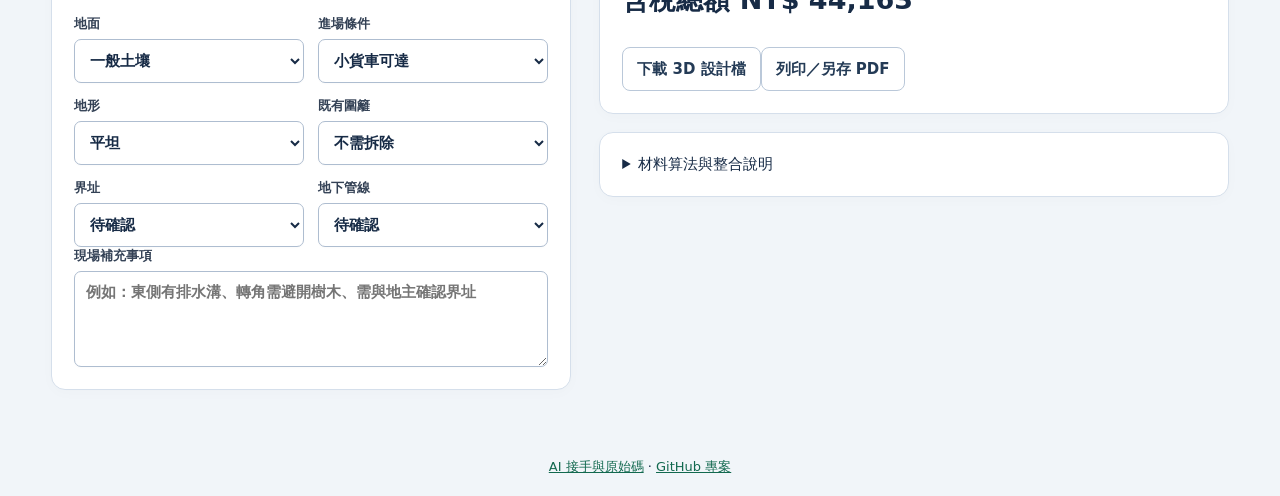
==== commit 8e833b91: "Group survey measurements and default rails to post spacing" ====
--- a/index.html
+++ b/index.html
@@ -1,4 +1,4 @@
 <!doctype html><html lang="zh-Hant"><meta charset="utf-8"><meta name="viewport" content="width=device-width,initial-scale=1"><title>上慶企業社｜現場勘查與報價</title><link rel="stylesheet" href="style.css?v=fitting-method-1"><link rel="stylesheet" href="scene-photos.css?v=quote-photos-1"><body>
 <header class="surveyHeader"><div class="brandWrap"><div class="logo">上慶<span>企業社</span></div><div><small>手機記錄・客戶核對</small><h1>圍籬現場勘查</h1></div></div><button id="confirmation" class="primary">給客戶看</button><details id="projectMenu" class="projectMenu"><summary aria-label="案件操作">案件 ▾</summary><div><button id="newDesign">＋ 新設計</button><button id="restorePrevious" hidden>取回上一案</button><button id="discussion">師傅討論大圖 ↗</button><button id="export">匯出完整資料 ↓</button><button id="import">載入資料</button></div></details><input id="file" type="file" accept=".json" hidden></header>
 <main><section class="form" id="surveyForm"><div class="intro"><span class="tag">現場紀錄</span><p>填好勘場內容，再按「給客戶看」一起核對。</p></div><div class="card" id="projectCard"><h3>案件資料</h3><div id="project" class="grid"></div></div><details class="card cloudCard" id="cloudCases"><summary><span>雲端存檔／載入</span><small>回公司接續案件</small></summary><p class="muted">登入後選擇「上慶圍籬勘查案件」資料夾，存放完整資料、3D參數與勘場照片。第一次儲存建立「姓名｜地點｜時間｜案件名」專屬資料夾；之後同一案直接更新最新參數、3D設計與照片，備份收在同案內。不同案件請用「另存新案」。只有按下儲存才上傳。</p><p>目前資料夾：<strong id="driveFolderName">尚未選擇資料夾</strong></p><div class="routeActions"><button id="driveConnect">登入／重新連線 Google</button><button id="driveFolder" disabled>選擇雲端資料夾</button><button id="driveSave" class="primary" disabled>儲存完整案件至雲端</button><button id="driveSaveAs" disabled>另存新案</button><button id="driveLoad" disabled>從雲端載入案件</button><button id="driveImport" disabled>選取雲端 JSON 載入</button><button id="driveDisconnect" disabled>中斷連線</button></div><p id="driveCaseStatus" class="muted"></p><p id="driveMessage" role="status" aria-live="polite"></p><a id="driveResult" target="_blank" rel="noopener" hidden></a><p class="muted">照片為網站保存的縮圖。登入授權僅暫存記憶體，重新開啟網站需再次連線；換手機請登入相同 Google 帳號並選相同資料夾。</p></details><div class="card" id="routeCard"><div class="between"><h3>圍籬路線</h3><div class="routeActions"><button id="add">＋ 新增圍籬</button><button id="addGate">＋ 新增大門</button><button id="undoDelete" disabled>↶ 復原刪除</button></div></div><p class="routeLead">新增段沿用第一段參數，有變動再調整。</p><details class="routeGuide"><summary>轉角、柱距與新增段說明</summary><p class="muted">新增圍籬自動帶入第一段圍籬的長度與施工規格，轉角預設直行 0°；有差異再逐段調整。修改第一段只影響之後新增的圍籬。<br>按施工順序連續延伸。長度為柱心距；方向 0° 向東、90° 向北。門為獨立一段；可按「新增大門」或把現有段的類型改成大門。每個彎折另加一段，可輸入任意轉角或點選常用角度（15°～150°左右轉及180°），也可輸入小數角度。單段可填至 5,000 公尺，單案總長至 20,000 公尺。<br>網目以選項名稱記錄；圖面暫以 50／75／100／50.8 mm 近似呈現，採購以名稱及實際規格確認。埋深依現場選擇；底板固定不需埋入（0 cm）。</p></details><div class="segmentFoldActions"><button type="button" id="collapseSegments">全部收合</button><button type="button" id="expandSegments">全部展開</button></div><div id="segments"></div></div><div class="card"><h3>施工條件</h3><div id="conditions" class="grid"></div><label>現場補充事項<textarea id="notes" rows="4" placeholder="例如：東側有排水溝、轉角需避開樹木、需與地主確認界址"></textarea></label><div id="segmentNotesSummary" class="derivedNotes" aria-live="polite" hidden></div></div></section>
-<section class="preview" id="configuration"><div class="between"><span class="tag">02 即時配置示意</span><span id="status">已連動</span></div><p hidden id="applyStatus" class="muted"></p><div class="studioActions"><button id="customerPreview" class="primary">給客戶看簡易圖／圖片</button><button id="overview" class="primary">⛶ 放大看全貌</button><button id="apply" hidden>確認目前配置 ✓</button><button id="openStudio" class="primary">帶入圍籬 3D 工具 →</button></div><p class="muted">填妥後按「帶入圍籬 3D 工具」，可調整視角、匯出含規格的客戶圖片與線稿。工作室的修改不會回寫勘查表。</p><div class="surveySegmentPicker"><label for="surveySegment">圖面選取段落</label><div><select id="surveySegment"></select><button type="button" id="editSurveySegment">編輯這一段</button></div><small>點圖可選段，橘色標記會跟著切換。</small></div><div class="sceneCompare"><div class="scene"><div id="emptyScene">正在產生配置示意…</div><iframe id="studio" title="即時圍籬配置示意" ></iframe></div><section id="surveyScenePhotos" class="scenePhotoPanel" aria-label="3D圖旁的勘場照片" hidden></section></div><p class="muted">圖面隨表單更新。按「旋轉視角」拖曳轉動立體圖，按「平移圖面」拖曳搬動畫面。</p><section class="card" id="sitePhotos"><div class="between"><h3>勘場照片參照</h3><span id="photoCount" class="muted">0 / 20 張</span></div><p class="muted">拍攝現場或從手機選照片，可指定路段、補充備註，點照片可放大。照片先保存在此瀏覽器；匯出完整案件時會一起備份。每案最多20張，將縮圖保存，原始照片請另行留存。</p><div class="routeActions photoActions"><button id="takePhoto">拍攝照片</button><button id="addPhotos">＋ 選擇照片</button><button id="undoPhoto" disabled>↶ 復原移除照片</button></div><input id="photoFiles" type="file" accept="image/*" multiple hidden><input id="photoCamera" type="file" accept="image/*" capture="environment" hidden><p id="photoMessage" role="status"></p><div id="photoList" class="photoGrid"></div></section><div class="metrics" id="metrics"></div><div class="card"><div class="between"><h3 id="quotation">材料與報價預覽</h3><div class="routeActions"><button id="quotePreview" class="primary">輸出客戶報價／圖片</button><button id="csv">匯出明細 CSV</button></div></div><p class="warning">菱形網單價為「元／公尺」，不足整米進位計價，高度不乘入數量。原先輸入的單價已保留，請按每公尺單價核對。測試單價，非正式報價。請依採購、工法與現場狀況修改；怪手費用請填下方專區；配件依下方數量填單價，運費及拆除費另列雜項；單獨埋入預設單價為 0，請填實際費用。未含損耗；大門本體配件另計。</p><div id="railQuoteSettings" class="grid"></div><p id="railQuoteHint" class="muted"></p><details class="card"><summary>配件數量與手動增減</summary><p class="muted">可按圖面填正數或負數，單價填在下方報價表。環帽每柱 1 個，結合片每 6 米估 1 片。</p><div class="grid" id="surveyAccessoryAdjustments"></div></details><div class="tablewrap"><table><thead><tr><th>項目</th><th>數量</th><th>單價 NT$</th><th>小計</th></tr></thead><tbody id="bill"></tbody></table></div><section class="equipment"><h3>怪手估價</h3><div id="excavatorPricing" class="grid"></div><p id="excavatorSummary" role="status"></p></section><div id="pricing" class="grid"></div><div id="totals"></div><button id="design">下載 3D 設計檔</button><button id="print">列印／另存 PDF</button></div><details class="card"><summary>材料算法與整合說明</summary><p>每段分跨＝長度 ÷ 柱距向上取整。連續段共用端柱；門柱取代接點普通柱。菱形網按圍籬段長度（公尺）計算，不乘高度、不含門段；高度保留為規格，門本體以組計。各段橫桿依排數計米。基礎依實際立柱接點計數；不同基礎交界採前段工法，需現場覆核。橫桿依每支管長及排數計支數；上述配件自動估量，特殊接頭、斜撐、扣件與損耗另計。</p><p>已沿用既有配置工作室的繪圖與 sq-fence-design v1 格式；完整勘查 JSON 保留施工條件、單價與備註。此版逐段規格獨立，示意圖自動隨表單更新，示意圖會持續即時更新。單獨埋入與混凝土埋入分別計價；怪手按全案台班數 × 每台班單價計入報價。舊版工具匯入時可能將圍籬規格統一，請使用本測試版附帶的工作室。</p><a href="studio.html" target="_blank">開啟完整配置工作室 ↗</a></details></section></main><dialog id="confirmDialog" aria-labelledby="confirmTitle"><div class="confirmNav"><h2 id="confirmTitle">客戶資料輸出</h2><button type="button" id="confirmBackTop">← 返回勘查表</button></div><div class="confirmBody"><label class="audienceField">輸出版本<select id="confirmAudience"><option value="customer">客戶簡版（不含價格）</option><option value="quote">客戶報價版（未稅／稅金／含稅）</option><option value="internal">公司完整版（含報價）</option></select></label><div data-fitting-picker></div><p id="confirmStatus" role="status" aria-live="polite"></p><iframe id="confirmFrame" title="待確認草稿預覽" scrolling="no"></iframe><div id="confirmImagesList" hidden></div><details class="outputOptions"><summary>PDF、下載與其他輸出</summary><div class="routeActions"><button id="confirmSharePdf">開啟PDF／傳LINE</button><button id="confirmPdf">下載／開啟PDF</button><button id="confirmImages">展開圖片／儲存圖片</button><button id="confirmPrint">列印</button><button id="confirmRefresh">重新彙整</button><button id="confirmDownload">下載HTML備份</button><button id="confirmClose">返回勘查表</button></div><p class="muted">內容直接帶入表單，不必重填。客戶簡版不含價格；報價版列出未稅、稅金及含稅總額。所有輸出均不含勘場照片；注意事項會一起輸出，分享前請核對。開啟 PDF 後，請用 iPhone 下方的分享圖示選 LINE；也可先存到「檔案」。</p></details></div><div id="confirmBackBar"><p class="shareHelp">直接分享圖片給客戶；PDF 請打開其他輸出選項。</p><button type="button" id="confirmBackBottom">← 返回修改</button><button id="confirmShareImages" class="primary">分享圖片／LINE</button></div></dialog><dialog id="driveDialog" aria-labelledby="driveDialogTitle"><h2 id="driveDialogTitle">選擇雲端案件</h2><label>搜尋姓名／地點／日期<input id="driveSearch" type="search" placeholder="例如：王先生、內埔、2026-10-24"></label><p id="driveSearchCount" role="status"></p><label>雲端案件（姓名｜地點｜建立時間）<select id="driveCases" size="7"></select></label><p class="muted">載入後，目前案件會先保存為本機上一案；仍請定期匯出備份。</p><div class="routeActions"><button id="driveMore" hidden>載入更多版本</button><button id="driveClose">取消</button><button id="drivePrevious" disabled>載入上一版備份</button><button id="driveRestore" class="primary">備份並載入最新資料</button></div></dialog><dialog id="designDialog" aria-labelledby="designDialogTitle"><h2 id="designDialogTitle">切換設計</h2><p id="designDialogMessage"></p><div class="routeActions"><button id="designCancel">取消</button><button id="designConfirm" class="primary">備份並建立新設計</button></div></dialog><dialog id="photoDialog" aria-labelledby="photoDialogTitle"><div class="between"><h2 id="photoDialogTitle">勘場照片</h2><button id="closePhoto">關閉照片</button></div><img id="photoLarge" alt="勘場照片"><p id="photoLargeNote"></p></dialog><div id="notice" role="status" aria-live="polite"></div><nav class="mobileNav" aria-label="手機快速切換"><a href="#surveyForm">勘查</a><a href="#routeCard">圍籬</a><a href="#configuration">圖面</a><a href="#sitePhotos">照片</a><a href="#quotation">報價</a><button id="mobileCustomerPreview" type="button" aria-label="給客戶看簡易圖／圖片">給客戶看</button></nav><footer><a href="ai.html">AI 接手與原始碼</a> · <a href="https://github.com/sq087786789-lgtm/shangching-fence-survey">GitHub 專案</a></footer><script src="fence-materials.js?v=fitting-method-1"></script><script src="studio-bridge.js"></script><script src="photos.js?v=quote-photos-1"></script><script src="scene-photos.js?v=quote-photos-1"></script><script src="drive-config.js?v=drive-1"></script><script src="drive.js?v=case-cards-1"></script><script src="reference-drawing.js?v=fitting-method-1"></script><script src="fitting-library.js?v=fitting-method-1"></script><script src="output-compression.js?v=compressed-output-1"></script><script src="confirmation.js?v=fitting-method-1"></script><script src="app.js?v=fitting-method-1"></script></body></html>
+<section class="preview" id="configuration"><div class="between"><span class="tag">02 即時配置示意</span><span id="status">已連動</span></div><p hidden id="applyStatus" class="muted"></p><div class="studioActions"><button id="customerPreview" class="primary">給客戶看簡易圖／圖片</button><button id="overview" class="primary">⛶ 放大看全貌</button><button id="apply" hidden>確認目前配置 ✓</button><button id="openStudio" class="primary">帶入圍籬 3D 工具 →</button></div><p class="muted">填妥後按「帶入圍籬 3D 工具」，可調整視角、匯出含規格的客戶圖片與線稿。工作室的修改不會回寫勘查表。</p><div class="surveySegmentPicker"><label for="surveySegment">圖面選取段落</label><div><select id="surveySegment"></select><button type="button" id="editSurveySegment">編輯這一段</button></div><small>點圖可選段，橘色標記會跟著切換。</small></div><div class="sceneCompare"><div class="scene"><div id="emptyScene">正在產生配置示意…</div><iframe id="studio" title="即時圍籬配置示意" ></iframe></div><section id="surveyScenePhotos" class="scenePhotoPanel" aria-label="3D圖旁的勘場照片" hidden></section></div><p class="muted">圖面隨表單更新。按「旋轉視角」拖曳轉動立體圖，按「平移圖面」拖曳搬動畫面。</p><section class="card" id="sitePhotos"><div class="between"><h3>勘場照片參照</h3><span id="photoCount" class="muted">0 / 20 張</span></div><p class="muted">拍攝現場或從手機選照片，可指定路段、補充備註，點照片可放大。照片先保存在此瀏覽器；匯出完整案件時會一起備份。每案最多20張，將縮圖保存，原始照片請另行留存。</p><div class="routeActions photoActions"><button id="takePhoto">拍攝照片</button><button id="addPhotos">＋ 選擇照片</button><button id="undoPhoto" disabled>↶ 復原移除照片</button></div><input id="photoFiles" type="file" accept="image/*" multiple hidden><input id="photoCamera" type="file" accept="image/*" capture="environment" hidden><p id="photoMessage" role="status"></p><div id="photoList" class="photoGrid"></div></section><div class="metrics" id="metrics"></div><div class="card"><div class="between"><h3 id="quotation">材料與報價預覽</h3><div class="routeActions"><button id="quotePreview" class="primary">輸出客戶報價／圖片</button><button id="csv">匯出明細 CSV</button></div></div><p class="warning">菱形網單價為「元／公尺」，不足整米進位計價，高度不乘入數量。原先輸入的單價已保留，請按每公尺單價核對。測試單價，非正式報價。請依採購、工法與現場狀況修改；怪手費用請填下方專區；配件依下方數量填單價，運費及拆除費另列雜項；單獨埋入預設單價為 0，請填實際費用。未含損耗；大門本體配件另計。</p><div id="railQuoteSettings" class="grid"></div><p id="railQuoteHint" class="muted"></p><details class="card"><summary>配件數量與手動增減</summary><p class="muted">可按圖面填正數或負數，單價填在下方報價表。環帽每柱 1 個，結合片每 6 米估 1 片。</p><div class="grid" id="surveyAccessoryAdjustments"></div></details><div class="tablewrap"><table><thead><tr><th>項目</th><th>數量</th><th>單價 NT$</th><th>小計</th></tr></thead><tbody id="bill"></tbody></table></div><section class="equipment"><h3>怪手估價</h3><div id="excavatorPricing" class="grid"></div><p id="excavatorSummary" role="status"></p></section><div id="pricing" class="grid"></div><div id="totals"></div><button id="design">下載 3D 設計檔</button><button id="print">列印／另存 PDF</button></div><details class="card"><summary>材料算法與整合說明</summary><p>每段分跨＝長度 ÷ 柱距向上取整。連續段共用端柱；門柱取代接點普通柱。菱形網按圍籬段長度（公尺）計算，不乘高度、不含門段；高度保留為規格，門本體以組計。各段橫桿依排數計米。基礎依實際立柱接點計數；不同基礎交界採前段工法，需現場覆核。橫桿依每支管長及排數計支數；上述配件自動估量，特殊接頭、斜撐、扣件與損耗另計。</p><p>已沿用既有配置工作室的繪圖與 sq-fence-design v1 格式；完整勘查 JSON 保留施工條件、單價與備註。此版逐段規格獨立，示意圖自動隨表單更新，示意圖會持續即時更新。單獨埋入與混凝土埋入分別計價；怪手按全案台班數 × 每台班單價計入報價。舊版工具匯入時可能將圍籬規格統一，請使用本測試版附帶的工作室。</p><a href="studio.html" target="_blank">開啟完整配置工作室 ↗</a></details></section></main><dialog id="confirmDialog" aria-labelledby="confirmTitle"><div class="confirmNav"><h2 id="confirmTitle">客戶資料輸出</h2><button type="button" id="confirmBackTop">← 返回勘查表</button></div><div class="confirmBody"><label class="audienceField">輸出版本<select id="confirmAudience"><option value="customer">客戶簡版（不含價格）</option><option value="quote">客戶報價版（未稅／稅金／含稅）</option><option value="internal">公司完整版（含報價）</option></select></label><div data-fitting-picker></div><p id="confirmStatus" role="status" aria-live="polite"></p><iframe id="confirmFrame" title="待確認草稿預覽" scrolling="no"></iframe><div id="confirmImagesList" hidden></div><details class="outputOptions"><summary>PDF、下載與其他輸出</summary><div class="routeActions"><button id="confirmSharePdf">開啟PDF／傳LINE</button><button id="confirmPdf">下載／開啟PDF</button><button id="confirmImages">展開圖片／儲存圖片</button><button id="confirmPrint">列印</button><button id="confirmRefresh">重新彙整</button><button id="confirmDownload">下載HTML備份</button><button id="confirmClose">返回勘查表</button></div><p class="muted">內容直接帶入表單，不必重填。客戶簡版不含價格；報價版列出未稅、稅金及含稅總額。所有輸出均不含勘場照片；注意事項會一起輸出，分享前請核對。開啟 PDF 後，請用 iPhone 下方的分享圖示選 LINE；也可先存到「檔案」。</p></details></div><div id="confirmBackBar"><p class="shareHelp">直接分享圖片給客戶；PDF 請打開其他輸出選項。</p><button type="button" id="confirmBackBottom">← 返回修改</button><button id="confirmShareImages" class="primary">分享圖片／LINE</button></div></dialog><dialog id="driveDialog" aria-labelledby="driveDialogTitle"><h2 id="driveDialogTitle">選擇雲端案件</h2><label>搜尋姓名／地點／日期<input id="driveSearch" type="search" placeholder="例如：王先生、內埔、2026-10-24"></label><p id="driveSearchCount" role="status"></p><label>雲端案件（姓名｜地點｜建立時間）<select id="driveCases" size="7"></select></label><p class="muted">載入後，目前案件會先保存為本機上一案；仍請定期匯出備份。</p><div class="routeActions"><button id="driveMore" hidden>載入更多版本</button><button id="driveClose">取消</button><button id="drivePrevious" disabled>載入上一版備份</button><button id="driveRestore" class="primary">備份並載入最新資料</button></div></dialog><dialog id="designDialog" aria-labelledby="designDialogTitle"><h2 id="designDialogTitle">切換設計</h2><p id="designDialogMessage"></p><div class="routeActions"><button id="designCancel">取消</button><button id="designConfirm" class="primary">備份並建立新設計</button></div></dialog><dialog id="photoDialog" aria-labelledby="photoDialogTitle"><div class="between"><h2 id="photoDialogTitle">勘場照片</h2><button id="closePhoto">關閉照片</button></div><img id="photoLarge" alt="勘場照片"><p id="photoLargeNote"></p></dialog><div id="notice" role="status" aria-live="polite"></div><nav class="mobileNav" aria-label="手機快速切換"><a href="#surveyForm">勘查</a><a href="#routeCard">圍籬</a><a href="#configuration">圖面</a><a href="#sitePhotos">照片</a><a href="#quotation">報價</a><button id="mobileCustomerPreview" type="button" aria-label="給客戶看簡易圖／圖片">給客戶看</button></nav><footer><a href="ai.html">AI 接手與原始碼</a> · <a href="https://github.com/sq087786789-lgtm/shangching-fence-survey">GitHub 專案</a></footer><script src="fence-materials.js?v=fitting-method-1"></script><script src="studio-bridge.js"></script><script src="photos.js?v=quote-photos-1"></script><script src="scene-photos.js?v=quote-photos-1"></script><script src="drive-config.js?v=drive-1"></script><script src="drive.js?v=case-cards-1"></script><script src="reference-drawing.js?v=fitting-method-1"></script><script src="fitting-library.js?v=fitting-method-1"></script><script src="output-compression.js?v=compressed-output-1"></script><script src="confirmation.js?v=fitting-method-1"></script><script src="app.js?v=post-spacing-1"></script></body></html>
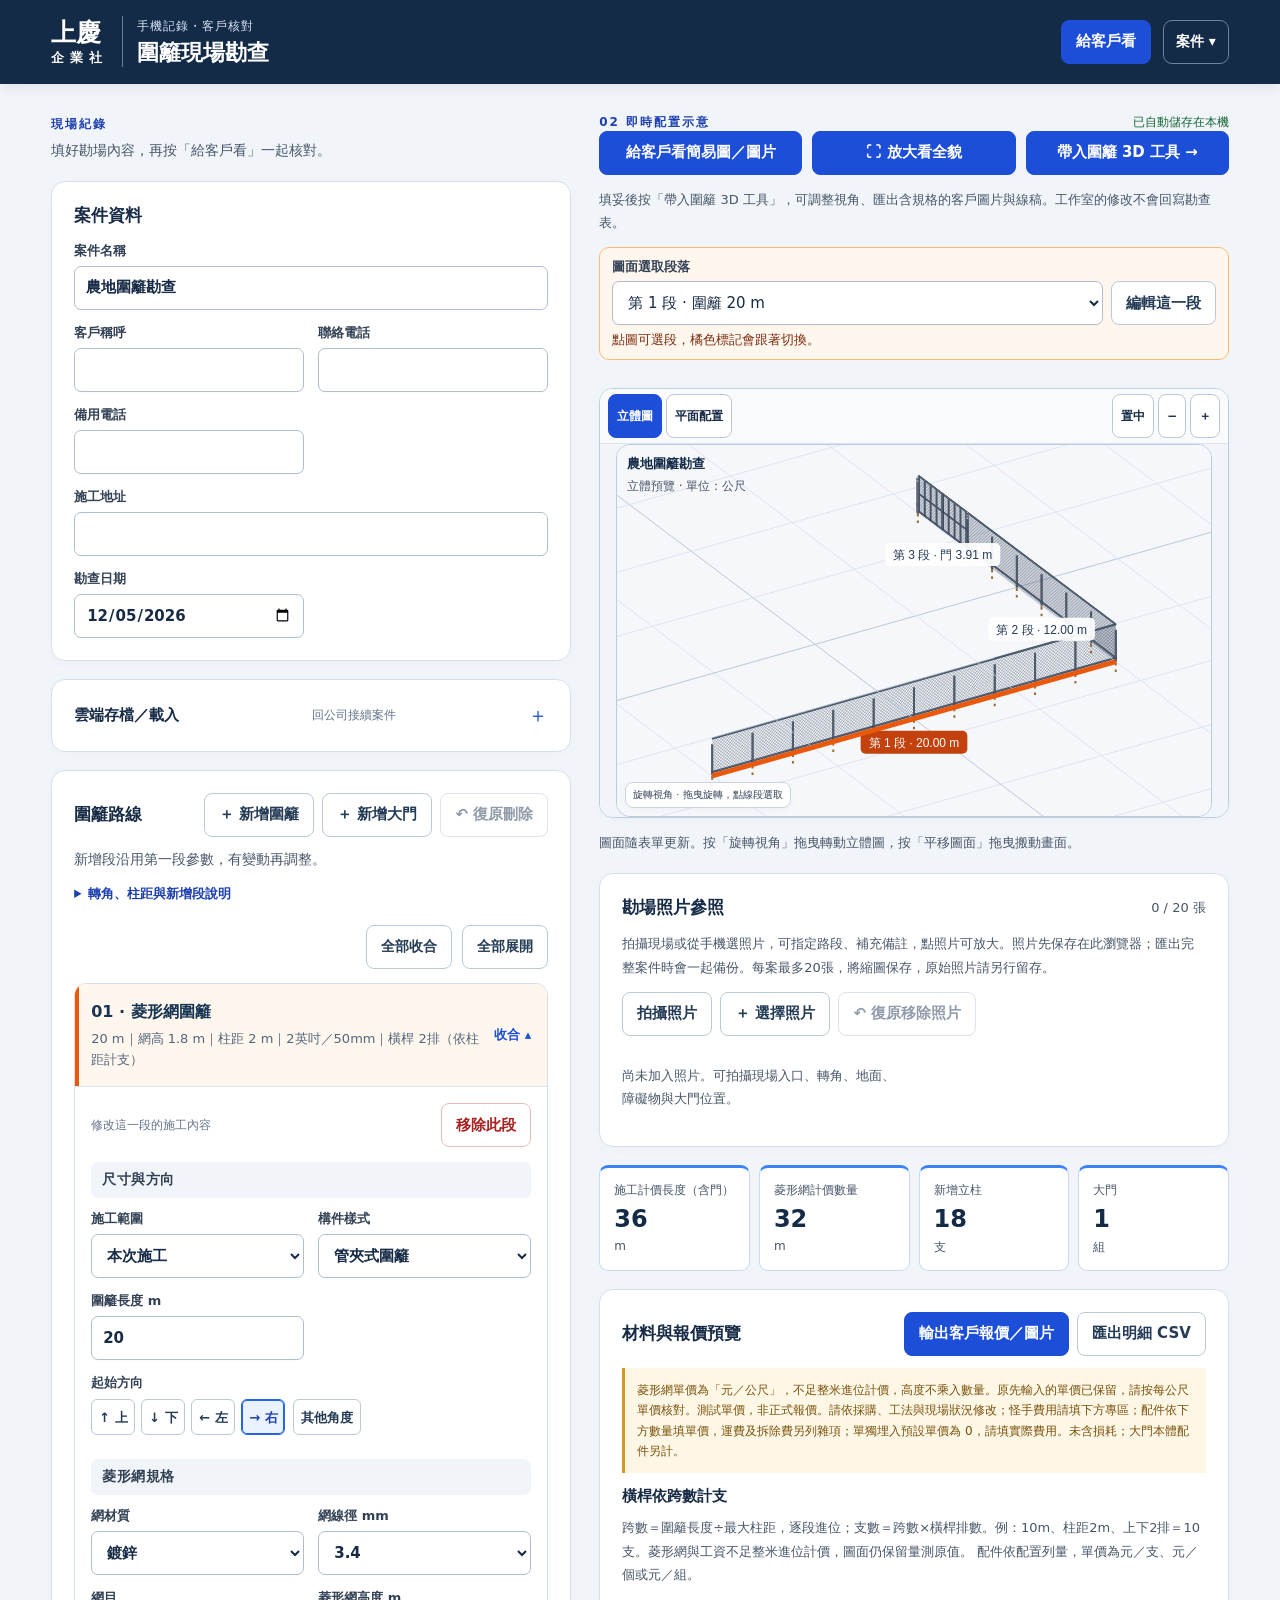
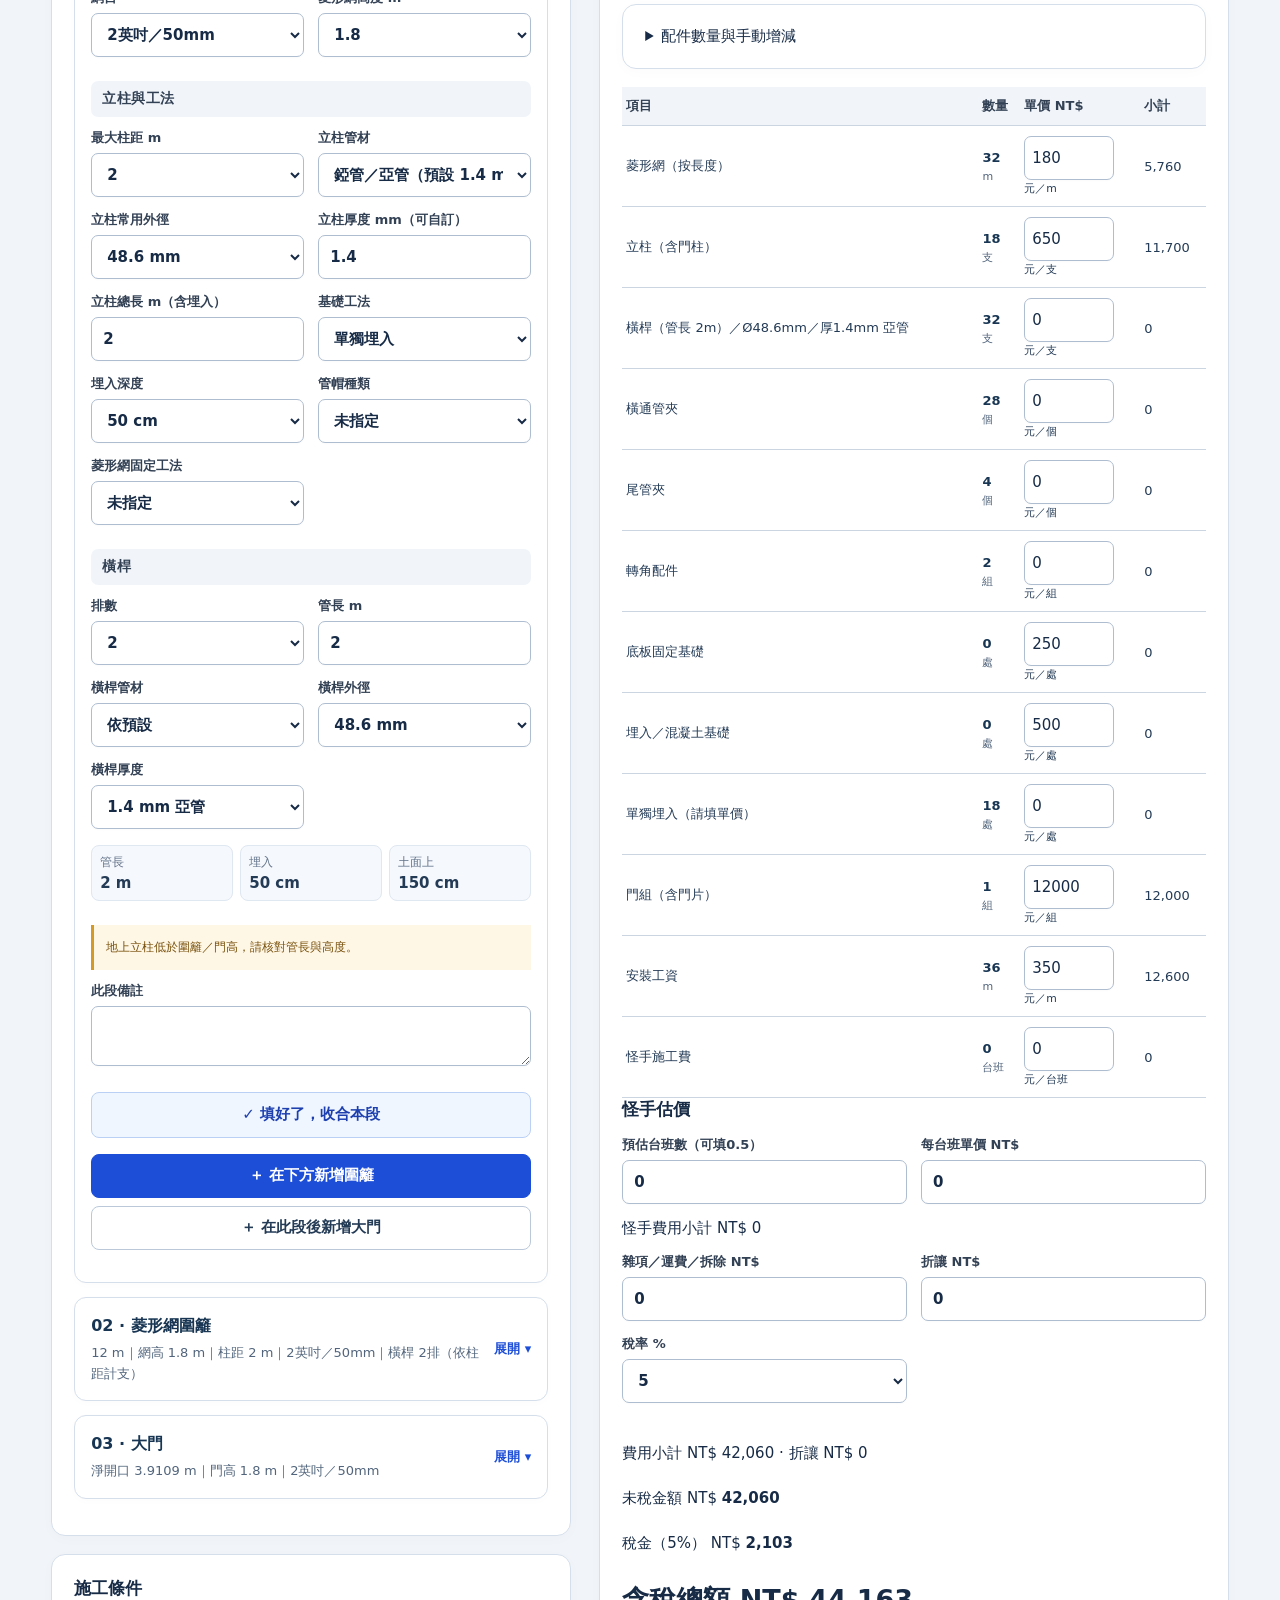
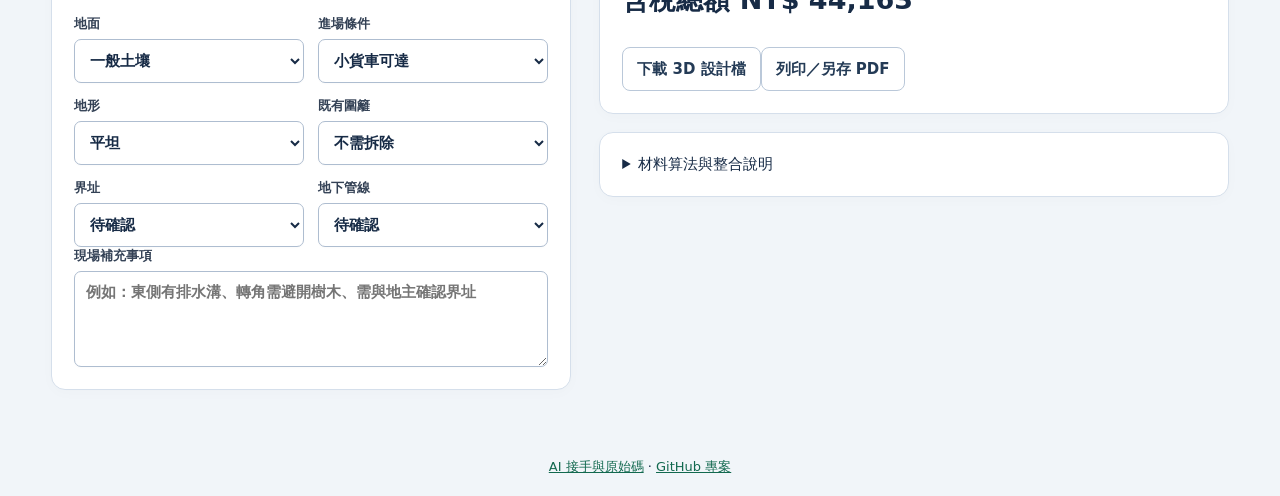
==== commit 42eede7a: "Add gate overhead flush fill and move blank design button to studio top bar" ====
--- a/index.html
+++ b/index.html
@@ -1,4 +1,4 @@
 <!doctype html><html lang="zh-Hant"><meta charset="utf-8"><meta name="viewport" content="width=device-width,initial-scale=1"><title>上慶企業社｜現場勘查與報價</title><link rel="stylesheet" href="style.css?v=fitting-method-1"><link rel="stylesheet" href="scene-photos.css?v=quote-photos-1"><body>
 <header class="surveyHeader"><div class="brandWrap"><div class="logo">上慶<span>企業社</span></div><div><small>手機記錄・客戶核對</small><h1>圍籬現場勘查</h1></div></div><button id="confirmation" class="primary">給客戶看</button><details id="projectMenu" class="projectMenu"><summary aria-label="案件操作">案件 ▾</summary><div><button id="newDesign">＋ 新設計</button><button id="restorePrevious" hidden>取回上一案</button><button id="discussion">師傅討論大圖 ↗</button><button id="export">匯出完整資料 ↓</button><button id="import">載入資料</button></div></details><input id="file" type="file" accept=".json" hidden></header>
 <main><section class="form" id="surveyForm"><div class="intro"><span class="tag">現場紀錄</span><p>填好勘場內容，再按「給客戶看」一起核對。</p></div><div class="card" id="projectCard"><h3>案件資料</h3><div id="project" class="grid"></div></div><details class="card cloudCard" id="cloudCases"><summary><span>雲端存檔／載入</span><small>回公司接續案件</small></summary><p class="muted">登入後選擇「上慶圍籬勘查案件」資料夾，存放完整資料、3D參數與勘場照片。第一次儲存建立「姓名｜地點｜時間｜案件名」專屬資料夾；之後同一案直接更新最新參數、3D設計與照片，備份收在同案內。不同案件請用「另存新案」。只有按下儲存才上傳。</p><p>目前資料夾：<strong id="driveFolderName">尚未選擇資料夾</strong></p><div class="routeActions"><button id="driveConnect">登入／重新連線 Google</button><button id="driveFolder" disabled>選擇雲端資料夾</button><button id="driveSave" class="primary" disabled>儲存完整案件至雲端</button><button id="driveSaveAs" disabled>另存新案</button><button id="driveLoad" disabled>從雲端載入案件</button><button id="driveImport" disabled>選取雲端 JSON 載入</button><button id="driveDisconnect" disabled>中斷連線</button></div><p id="driveCaseStatus" class="muted"></p><p id="driveMessage" role="status" aria-live="polite"></p><a id="driveResult" target="_blank" rel="noopener" hidden></a><p class="muted">照片為網站保存的縮圖。登入授權僅暫存記憶體，重新開啟網站需再次連線；換手機請登入相同 Google 帳號並選相同資料夾。</p></details><div class="card" id="routeCard"><div class="between"><h3>圍籬路線</h3><div class="routeActions"><button id="add">＋ 新增圍籬</button><button id="addGate">＋ 新增大門</button><button id="undoDelete" disabled>↶ 復原刪除</button></div></div><p class="routeLead">新增段沿用第一段參數，有變動再調整。</p><details class="routeGuide"><summary>轉角、柱距與新增段說明</summary><p class="muted">新增圍籬自動帶入第一段圍籬的長度與施工規格，轉角預設直行 0°；有差異再逐段調整。修改第一段只影響之後新增的圍籬。<br>按施工順序連續延伸。長度為柱心距；方向 0° 向東、90° 向北。門為獨立一段；可按「新增大門」或把現有段的類型改成大門。每個彎折另加一段，可輸入任意轉角或點選常用角度（15°～150°左右轉及180°），也可輸入小數角度。單段可填至 5,000 公尺，單案總長至 20,000 公尺。<br>網目以選項名稱記錄；圖面暫以 50／75／100／50.8 mm 近似呈現，採購以名稱及實際規格確認。埋深依現場選擇；底板固定不需埋入（0 cm）。</p></details><div class="segmentFoldActions"><button type="button" id="collapseSegments">全部收合</button><button type="button" id="expandSegments">全部展開</button></div><div id="segments"></div></div><div class="card"><h3>施工條件</h3><div id="conditions" class="grid"></div><label>現場補充事項<textarea id="notes" rows="4" placeholder="例如：東側有排水溝、轉角需避開樹木、需與地主確認界址"></textarea></label><div id="segmentNotesSummary" class="derivedNotes" aria-live="polite" hidden></div></div></section>
-<section class="preview" id="configuration"><div class="between"><span class="tag">02 即時配置示意</span><span id="status">已連動</span></div><p hidden id="applyStatus" class="muted"></p><div class="studioActions"><button id="customerPreview" class="primary">給客戶看簡易圖／圖片</button><button id="overview" class="primary">⛶ 放大看全貌</button><button id="apply" hidden>確認目前配置 ✓</button><button id="openStudio" class="primary">帶入圍籬 3D 工具 →</button></div><p class="muted">填妥後按「帶入圍籬 3D 工具」，可調整視角、匯出含規格的客戶圖片與線稿。工作室的修改不會回寫勘查表。</p><div class="surveySegmentPicker"><label for="surveySegment">圖面選取段落</label><div><select id="surveySegment"></select><button type="button" id="editSurveySegment">編輯這一段</button></div><small>點圖可選段，橘色標記會跟著切換。</small></div><div class="sceneCompare"><div class="scene"><div id="emptyScene">正在產生配置示意…</div><iframe id="studio" title="即時圍籬配置示意" ></iframe></div><section id="surveyScenePhotos" class="scenePhotoPanel" aria-label="3D圖旁的勘場照片" hidden></section></div><p class="muted">圖面隨表單更新。按「旋轉視角」拖曳轉動立體圖，按「平移圖面」拖曳搬動畫面。</p><section class="card" id="sitePhotos"><div class="between"><h3>勘場照片參照</h3><span id="photoCount" class="muted">0 / 20 張</span></div><p class="muted">拍攝現場或從手機選照片，可指定路段、補充備註，點照片可放大。照片先保存在此瀏覽器；匯出完整案件時會一起備份。每案最多20張，將縮圖保存，原始照片請另行留存。</p><div class="routeActions photoActions"><button id="takePhoto">拍攝照片</button><button id="addPhotos">＋ 選擇照片</button><button id="undoPhoto" disabled>↶ 復原移除照片</button></div><input id="photoFiles" type="file" accept="image/*" multiple hidden><input id="photoCamera" type="file" accept="image/*" capture="environment" hidden><p id="photoMessage" role="status"></p><div id="photoList" class="photoGrid"></div></section><div class="metrics" id="metrics"></div><div class="card"><div class="between"><h3 id="quotation">材料與報價預覽</h3><div class="routeActions"><button id="quotePreview" class="primary">輸出客戶報價／圖片</button><button id="csv">匯出明細 CSV</button></div></div><p class="warning">菱形網單價為「元／公尺」，不足整米進位計價，高度不乘入數量。原先輸入的單價已保留，請按每公尺單價核對。測試單價，非正式報價。請依採購、工法與現場狀況修改；怪手費用請填下方專區；配件依下方數量填單價，運費及拆除費另列雜項；單獨埋入預設單價為 0，請填實際費用。未含損耗；大門本體配件另計。</p><div id="railQuoteSettings" class="grid"></div><p id="railQuoteHint" class="muted"></p><details class="card"><summary>配件數量與手動增減</summary><p class="muted">可按圖面填正數或負數，單價填在下方報價表。環帽每柱 1 個，結合片每 6 米估 1 片。</p><div class="grid" id="surveyAccessoryAdjustments"></div></details><div class="tablewrap"><table><thead><tr><th>項目</th><th>數量</th><th>單價 NT$</th><th>小計</th></tr></thead><tbody id="bill"></tbody></table></div><section class="equipment"><h3>怪手估價</h3><div id="excavatorPricing" class="grid"></div><p id="excavatorSummary" role="status"></p></section><div id="pricing" class="grid"></div><div id="totals"></div><button id="design">下載 3D 設計檔</button><button id="print">列印／另存 PDF</button></div><details class="card"><summary>材料算法與整合說明</summary><p>每段分跨＝長度 ÷ 柱距向上取整。連續段共用端柱；門柱取代接點普通柱。菱形網按圍籬段長度（公尺）計算，不乘高度、不含門段；高度保留為規格，門本體以組計。各段橫桿依排數計米。基礎依實際立柱接點計數；不同基礎交界採前段工法，需現場覆核。橫桿依每支管長及排數計支數；上述配件自動估量，特殊接頭、斜撐、扣件與損耗另計。</p><p>已沿用既有配置工作室的繪圖與 sq-fence-design v1 格式；完整勘查 JSON 保留施工條件、單價與備註。此版逐段規格獨立，示意圖自動隨表單更新，示意圖會持續即時更新。單獨埋入與混凝土埋入分別計價；怪手按全案台班數 × 每台班單價計入報價。舊版工具匯入時可能將圍籬規格統一，請使用本測試版附帶的工作室。</p><a href="studio.html" target="_blank">開啟完整配置工作室 ↗</a></details></section></main><dialog id="confirmDialog" aria-labelledby="confirmTitle"><div class="confirmNav"><h2 id="confirmTitle">客戶資料輸出</h2><button type="button" id="confirmBackTop">← 返回勘查表</button></div><div class="confirmBody"><label class="audienceField">輸出版本<select id="confirmAudience"><option value="customer">客戶簡版（不含價格）</option><option value="quote">客戶報價版（未稅／稅金／含稅）</option><option value="internal">公司完整版（含報價）</option></select></label><div data-fitting-picker></div><p id="confirmStatus" role="status" aria-live="polite"></p><iframe id="confirmFrame" title="待確認草稿預覽" scrolling="no"></iframe><div id="confirmImagesList" hidden></div><details class="outputOptions"><summary>PDF、下載與其他輸出</summary><div class="routeActions"><button id="confirmSharePdf">開啟PDF／傳LINE</button><button id="confirmPdf">下載／開啟PDF</button><button id="confirmImages">展開圖片／儲存圖片</button><button id="confirmPrint">列印</button><button id="confirmRefresh">重新彙整</button><button id="confirmDownload">下載HTML備份</button><button id="confirmClose">返回勘查表</button></div><p class="muted">內容直接帶入表單，不必重填。客戶簡版不含價格；報價版列出未稅、稅金及含稅總額。所有輸出均不含勘場照片；注意事項會一起輸出，分享前請核對。開啟 PDF 後，請用 iPhone 下方的分享圖示選 LINE；也可先存到「檔案」。</p></details></div><div id="confirmBackBar"><p class="shareHelp">直接分享圖片給客戶；PDF 請打開其他輸出選項。</p><button type="button" id="confirmBackBottom">← 返回修改</button><button id="confirmShareImages" class="primary">分享圖片／LINE</button></div></dialog><dialog id="driveDialog" aria-labelledby="driveDialogTitle"><h2 id="driveDialogTitle">選擇雲端案件</h2><label>搜尋姓名／地點／日期<input id="driveSearch" type="search" placeholder="例如：王先生、內埔、2026-10-24"></label><p id="driveSearchCount" role="status"></p><label>雲端案件（姓名｜地點｜建立時間）<select id="driveCases" size="7"></select></label><p class="muted">載入後，目前案件會先保存為本機上一案；仍請定期匯出備份。</p><div class="routeActions"><button id="driveMore" hidden>載入更多版本</button><button id="driveClose">取消</button><button id="drivePrevious" disabled>載入上一版備份</button><button id="driveRestore" class="primary">備份並載入最新資料</button></div></dialog><dialog id="designDialog" aria-labelledby="designDialogTitle"><h2 id="designDialogTitle">切換設計</h2><p id="designDialogMessage"></p><div class="routeActions"><button id="designCancel">取消</button><button id="designConfirm" class="primary">備份並建立新設計</button></div></dialog><dialog id="photoDialog" aria-labelledby="photoDialogTitle"><div class="between"><h2 id="photoDialogTitle">勘場照片</h2><button id="closePhoto">關閉照片</button></div><img id="photoLarge" alt="勘場照片"><p id="photoLargeNote"></p></dialog><div id="notice" role="status" aria-live="polite"></div><nav class="mobileNav" aria-label="手機快速切換"><a href="#surveyForm">勘查</a><a href="#routeCard">圍籬</a><a href="#configuration">圖面</a><a href="#sitePhotos">照片</a><a href="#quotation">報價</a><button id="mobileCustomerPreview" type="button" aria-label="給客戶看簡易圖／圖片">給客戶看</button></nav><footer><a href="ai.html">AI 接手與原始碼</a> · <a href="https://github.com/sq087786789-lgtm/shangching-fence-survey">GitHub 專案</a></footer><script src="fence-materials.js?v=fitting-method-1"></script><script src="studio-bridge.js"></script><script src="photos.js?v=quote-photos-1"></script><script src="scene-photos.js?v=quote-photos-1"></script><script src="drive-config.js?v=drive-1"></script><script src="drive.js?v=case-cards-1"></script><script src="reference-drawing.js?v=fitting-method-1"></script><script src="fitting-library.js?v=fitting-method-1"></script><script src="output-compression.js?v=compressed-output-1"></script><script src="confirmation.js?v=fitting-method-1"></script><script src="app.js?v=post-spacing-1"></script></body></html>
+<section class="preview" id="configuration"><div class="between"><span class="tag">02 即時配置示意</span><span id="status">已連動</span></div><p hidden id="applyStatus" class="muted"></p><div class="studioActions"><button id="customerPreview" class="primary">給客戶看簡易圖／圖片</button><button id="overview" class="primary">⛶ 放大看全貌</button><button id="apply" hidden>確認目前配置 ✓</button><button id="openStudio" class="primary">帶入圍籬 3D 工具 →</button></div><p class="muted">填妥後按「帶入圍籬 3D 工具」，可調整視角、匯出含規格的客戶圖片與線稿。工作室的修改不會回寫勘查表。</p><div class="surveySegmentPicker"><label for="surveySegment">圖面選取段落</label><div><select id="surveySegment"></select><button type="button" id="editSurveySegment">編輯這一段</button></div><small>點圖可選段，橘色標記會跟著切換。</small></div><div class="sceneCompare"><div class="scene"><div id="emptyScene">正在產生配置示意…</div><iframe id="studio" title="即時圍籬配置示意" ></iframe></div><section id="surveyScenePhotos" class="scenePhotoPanel" aria-label="3D圖旁的勘場照片" hidden></section></div><p class="muted">圖面隨表單更新。按「旋轉視角」拖曳轉動立體圖，按「平移圖面」拖曳搬動畫面。</p><section class="card" id="sitePhotos"><div class="between"><h3>勘場照片參照</h3><span id="photoCount" class="muted">0 / 20 張</span></div><p class="muted">拍攝現場或從手機選照片，可指定路段、補充備註，點照片可放大。照片先保存在此瀏覽器；匯出完整案件時會一起備份。每案最多20張，將縮圖保存，原始照片請另行留存。</p><div class="routeActions photoActions"><button id="takePhoto">拍攝照片</button><button id="addPhotos">＋ 選擇照片</button><button id="undoPhoto" disabled>↶ 復原移除照片</button></div><input id="photoFiles" type="file" accept="image/*" multiple hidden><input id="photoCamera" type="file" accept="image/*" capture="environment" hidden><p id="photoMessage" role="status"></p><div id="photoList" class="photoGrid"></div></section><div class="metrics" id="metrics"></div><div class="card"><div class="between"><h3 id="quotation">材料與報價預覽</h3><div class="routeActions"><button id="quotePreview" class="primary">輸出客戶報價／圖片</button><button id="csv">匯出明細 CSV</button></div></div><p class="warning">菱形網單價為「元／公尺」，不足整米進位計價，高度不乘入數量。原先輸入的單價已保留，請按每公尺單價核對。測試單價，非正式報價。請依採購、工法與現場狀況修改；怪手費用請填下方專區；配件依下方數量填單價，運費及拆除費另列雜項；單獨埋入預設單價為 0，請填實際費用。未含損耗；大門本體配件另計。</p><div id="railQuoteSettings" class="grid"></div><p id="railQuoteHint" class="muted"></p><details class="card"><summary>配件數量與手動增減</summary><p class="muted">可按圖面填正數或負數，單價填在下方報價表。環帽每柱 1 個，結合片每 6 米估 1 片。</p><div class="grid" id="surveyAccessoryAdjustments"></div></details><div class="tablewrap"><table><thead><tr><th>項目</th><th>數量</th><th>單價 NT$</th><th>小計</th></tr></thead><tbody id="bill"></tbody></table></div><section class="equipment"><h3>怪手估價</h3><div id="excavatorPricing" class="grid"></div><p id="excavatorSummary" role="status"></p></section><div id="pricing" class="grid"></div><div id="totals"></div><button id="design">下載 3D 設計檔</button><button id="print">列印／另存 PDF</button></div><details class="card"><summary>材料算法與整合說明</summary><p>每段分跨＝長度 ÷ 柱距向上取整。連續段共用端柱；門柱取代接點普通柱。菱形網按圍籬段長度（公尺）計算，不乘高度、不含門段；高度保留為規格，門本體以組計。各段橫桿依排數計米。基礎依實際立柱接點計數；不同基礎交界採前段工法，需現場覆核。橫桿依每支管長及排數計支數；上述配件自動估量，特殊接頭、斜撐、扣件與損耗另計。</p><p>已沿用既有配置工作室的繪圖與 sq-fence-design v1 格式；完整勘查 JSON 保留施工條件、單價與備註。此版逐段規格獨立，示意圖自動隨表單更新，示意圖會持續即時更新。單獨埋入與混凝土埋入分別計價；怪手按全案台班數 × 每台班單價計入報價。舊版工具匯入時可能將圍籬規格統一，請使用本測試版附帶的工作室。</p><a href="studio.html" target="_blank">開啟完整配置工作室 ↗</a></details></section></main><dialog id="confirmDialog" aria-labelledby="confirmTitle"><div class="confirmNav"><h2 id="confirmTitle">客戶資料輸出</h2><button type="button" id="confirmBackTop">← 返回勘查表</button></div><div class="confirmBody"><label class="audienceField">輸出版本<select id="confirmAudience"><option value="customer">客戶簡版（不含價格）</option><option value="quote">客戶報價版（未稅／稅金／含稅）</option><option value="internal">公司完整版（含報價）</option></select></label><div data-fitting-picker></div><p id="confirmStatus" role="status" aria-live="polite"></p><iframe id="confirmFrame" title="待確認草稿預覽" scrolling="no"></iframe><div id="confirmImagesList" hidden></div><details class="outputOptions"><summary>PDF、下載與其他輸出</summary><div class="routeActions"><button id="confirmSharePdf">開啟PDF／傳LINE</button><button id="confirmPdf">下載／開啟PDF</button><button id="confirmImages">展開圖片／儲存圖片</button><button id="confirmPrint">列印</button><button id="confirmRefresh">重新彙整</button><button id="confirmDownload">下載HTML備份</button><button id="confirmClose">返回勘查表</button></div><p class="muted">內容直接帶入表單，不必重填。客戶簡版不含價格；報價版列出未稅、稅金及含稅總額。所有輸出均不含勘場照片；注意事項會一起輸出，分享前請核對。開啟 PDF 後，請用 iPhone 下方的分享圖示選 LINE；也可先存到「檔案」。</p></details></div><div id="confirmBackBar"><p class="shareHelp">直接分享圖片給客戶；PDF 請打開其他輸出選項。</p><button type="button" id="confirmBackBottom">← 返回修改</button><button id="confirmShareImages" class="primary">分享圖片／LINE</button></div></dialog><dialog id="driveDialog" aria-labelledby="driveDialogTitle"><h2 id="driveDialogTitle">選擇雲端案件</h2><label>搜尋姓名／地點／日期<input id="driveSearch" type="search" placeholder="例如：王先生、內埔、2026-10-24"></label><p id="driveSearchCount" role="status"></p><label>雲端案件（姓名｜地點｜建立時間）<select id="driveCases" size="7"></select></label><p class="muted">載入後，目前案件會先保存為本機上一案；仍請定期匯出備份。</p><div class="routeActions"><button id="driveMore" hidden>載入更多版本</button><button id="driveClose">取消</button><button id="drivePrevious" disabled>載入上一版備份</button><button id="driveRestore" class="primary">備份並載入最新資料</button></div></dialog><dialog id="designDialog" aria-labelledby="designDialogTitle"><h2 id="designDialogTitle">切換設計</h2><p id="designDialogMessage"></p><div class="routeActions"><button id="designCancel">取消</button><button id="designConfirm" class="primary">備份並建立新設計</button></div></dialog><dialog id="photoDialog" aria-labelledby="photoDialogTitle"><div class="between"><h2 id="photoDialogTitle">勘場照片</h2><button id="closePhoto">關閉照片</button></div><img id="photoLarge" alt="勘場照片"><p id="photoLargeNote"></p></dialog><div id="notice" role="status" aria-live="polite"></div><nav class="mobileNav" aria-label="手機快速切換"><a href="#surveyForm">勘查</a><a href="#routeCard">圍籬</a><a href="#configuration">圖面</a><a href="#sitePhotos">照片</a><a href="#quotation">報價</a><button id="mobileCustomerPreview" type="button" aria-label="給客戶看簡易圖／圖片">給客戶看</button></nav><footer><a href="ai.html">AI 接手與原始碼</a> · <a href="https://github.com/sq087786789-lgtm/shangching-fence-survey">GitHub 專案</a></footer><script src="fence-materials.js?v=gate-top-fill-1"></script><script src="studio-bridge.js"></script><script src="photos.js?v=quote-photos-1"></script><script src="scene-photos.js?v=quote-photos-1"></script><script src="drive-config.js?v=drive-1"></script><script src="drive.js?v=case-cards-1"></script><script src="reference-drawing.js?v=gate-top-fill-1"></script><script src="fitting-library.js?v=fitting-method-1"></script><script src="output-compression.js?v=compressed-output-1"></script><script src="confirmation.js?v=gate-top-fill-1"></script><script src="app.js?v=gate-top-fill-1"></script></body></html>
